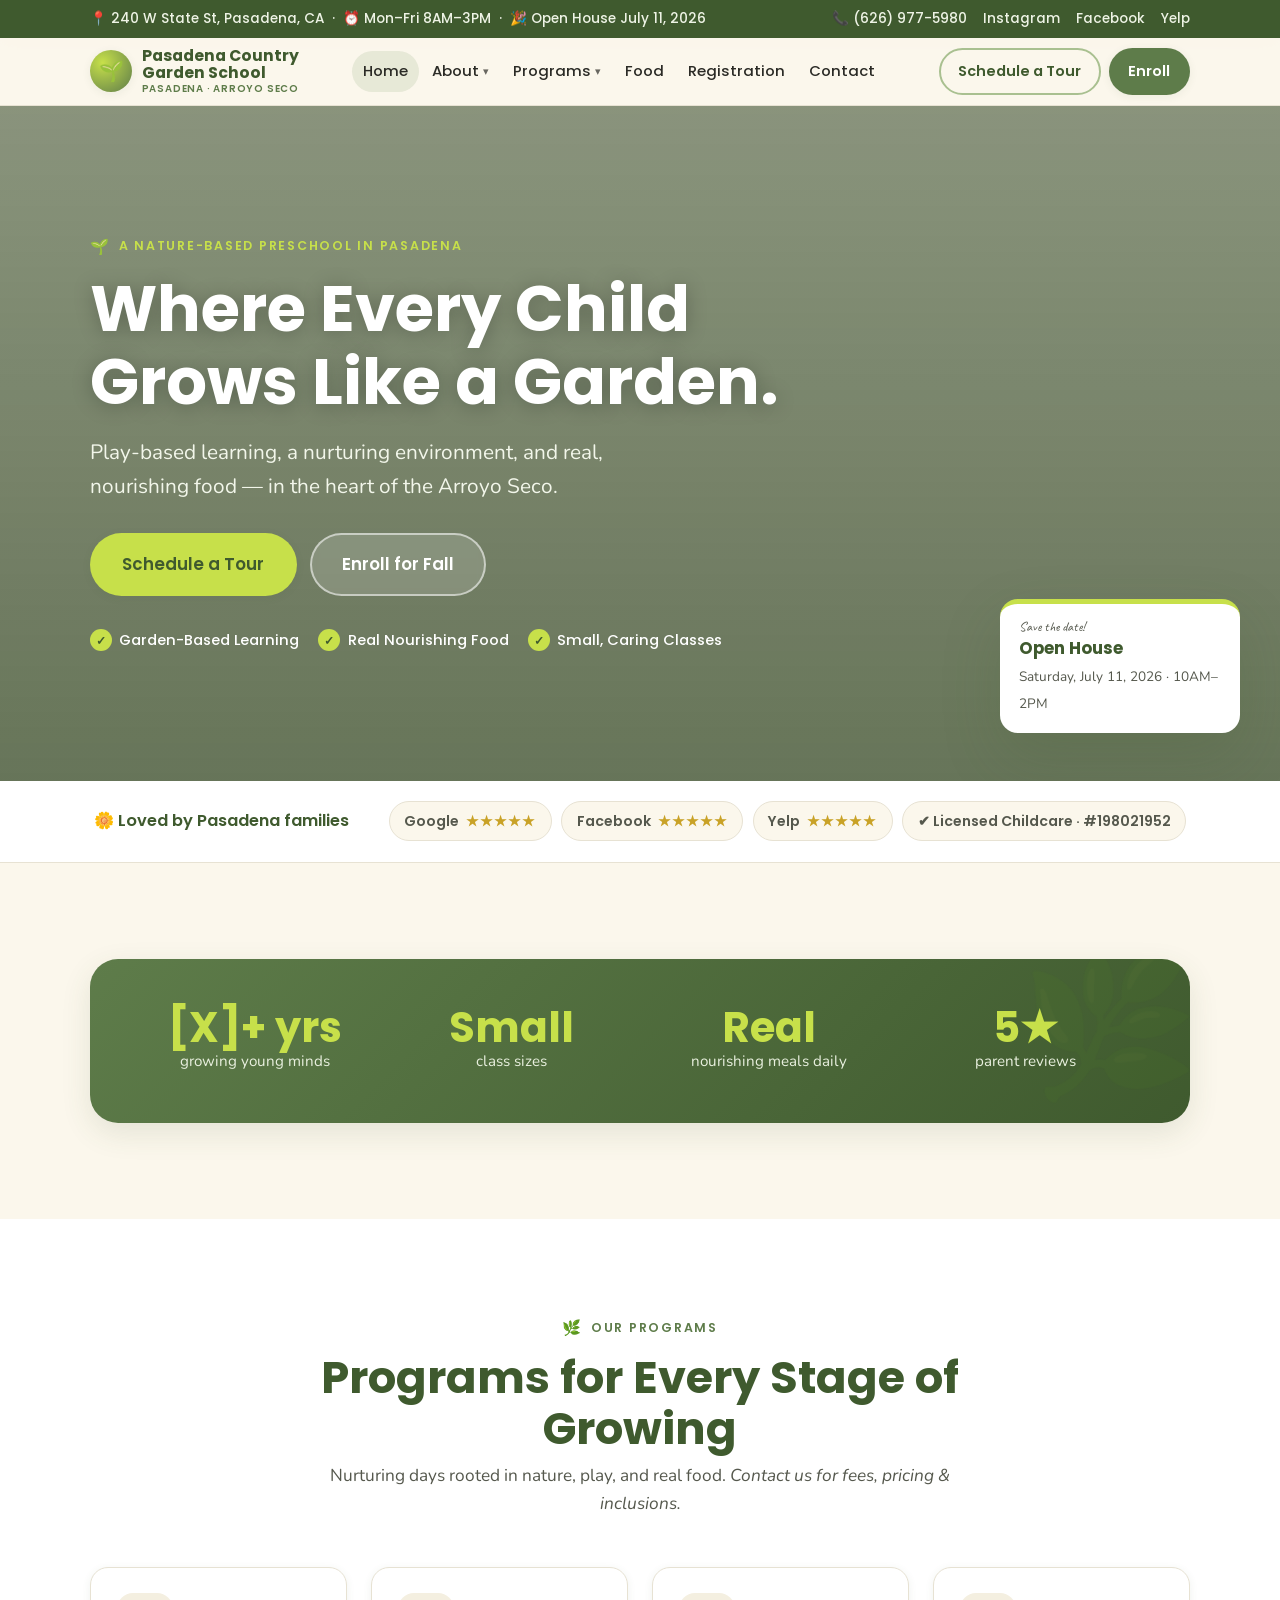
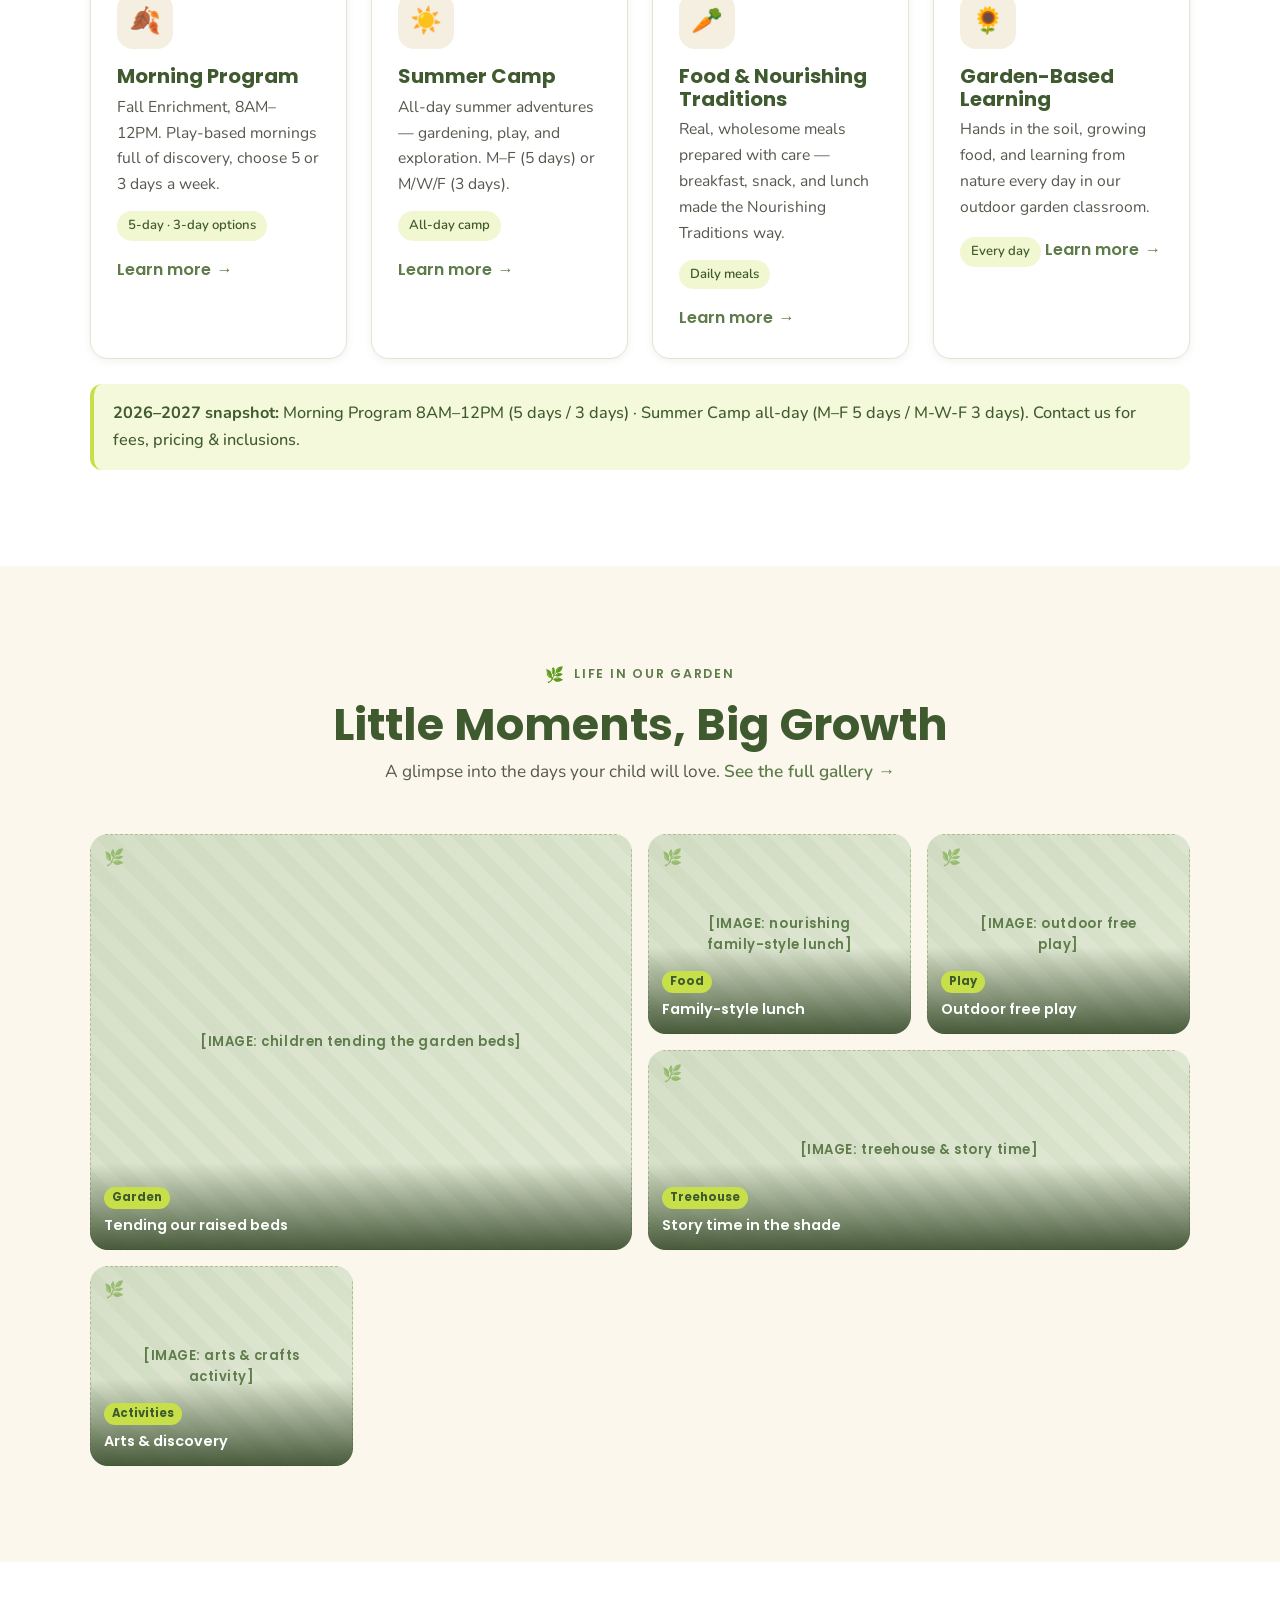
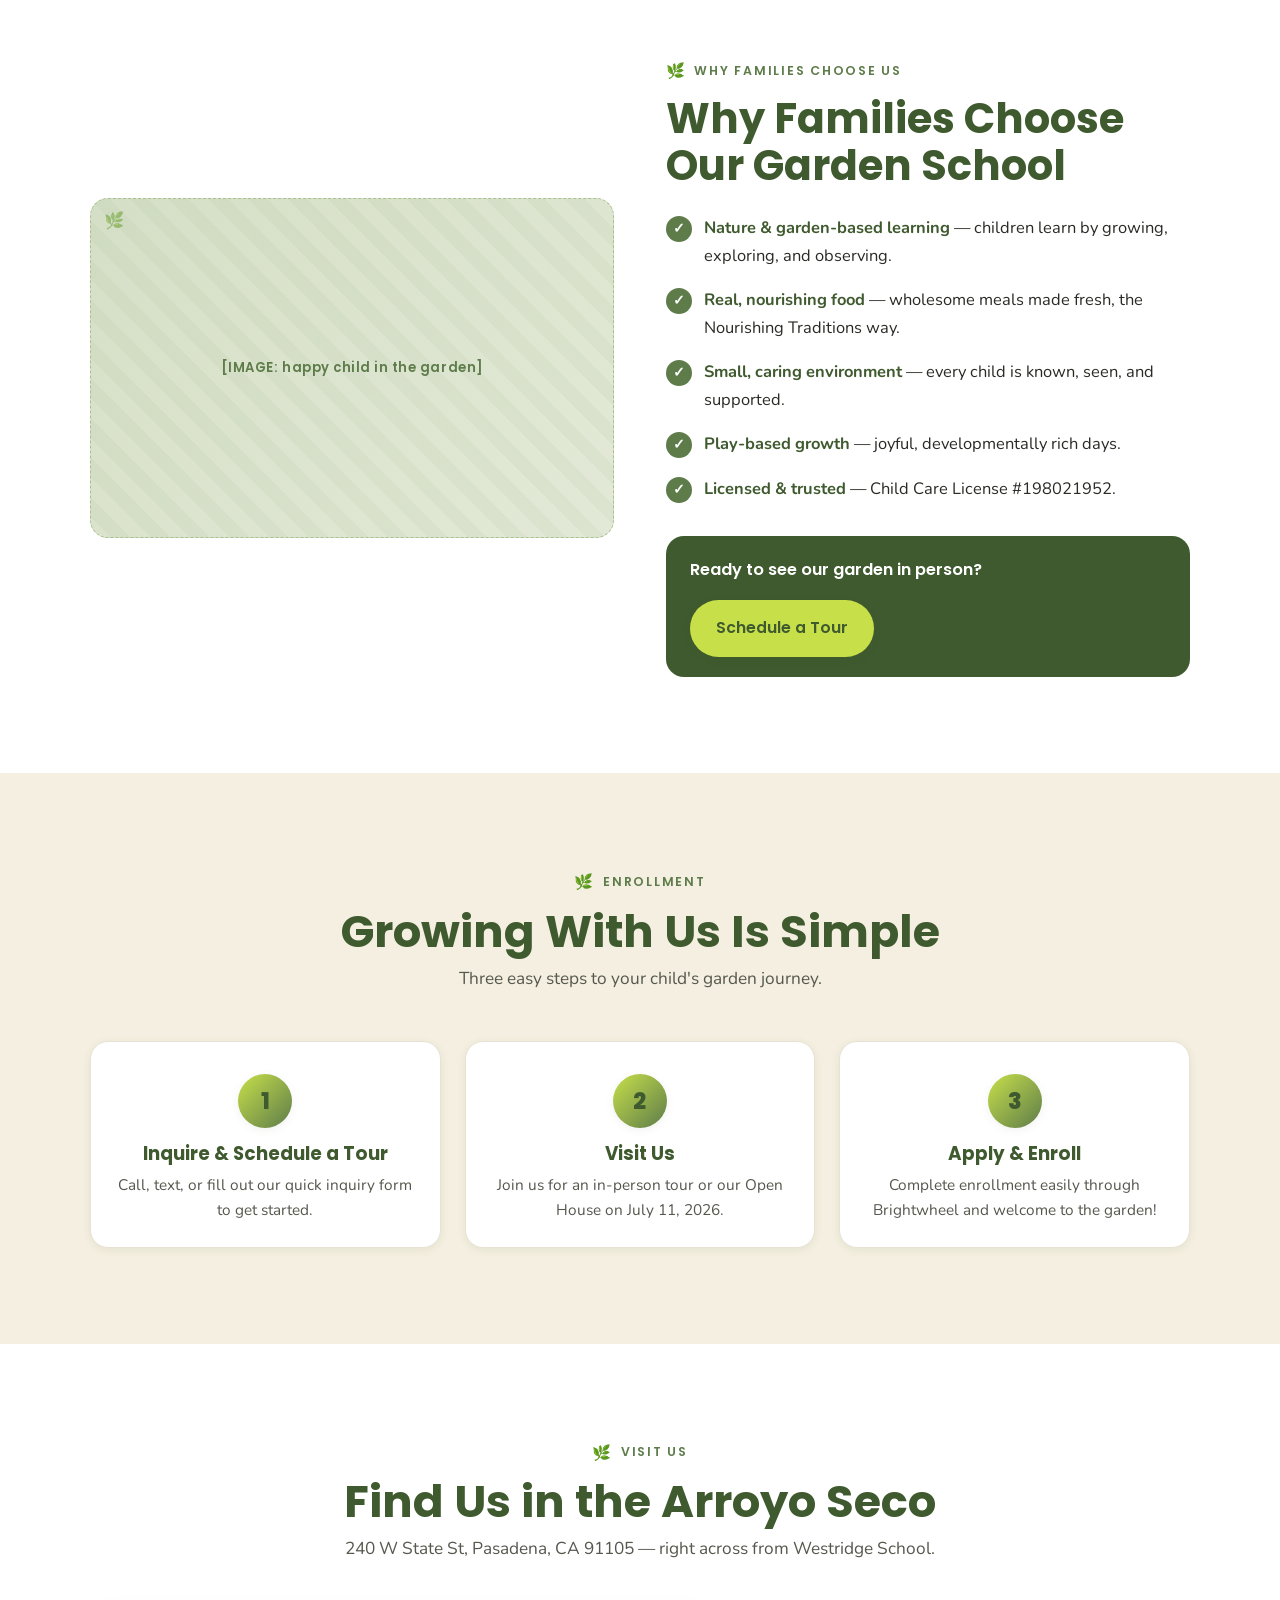
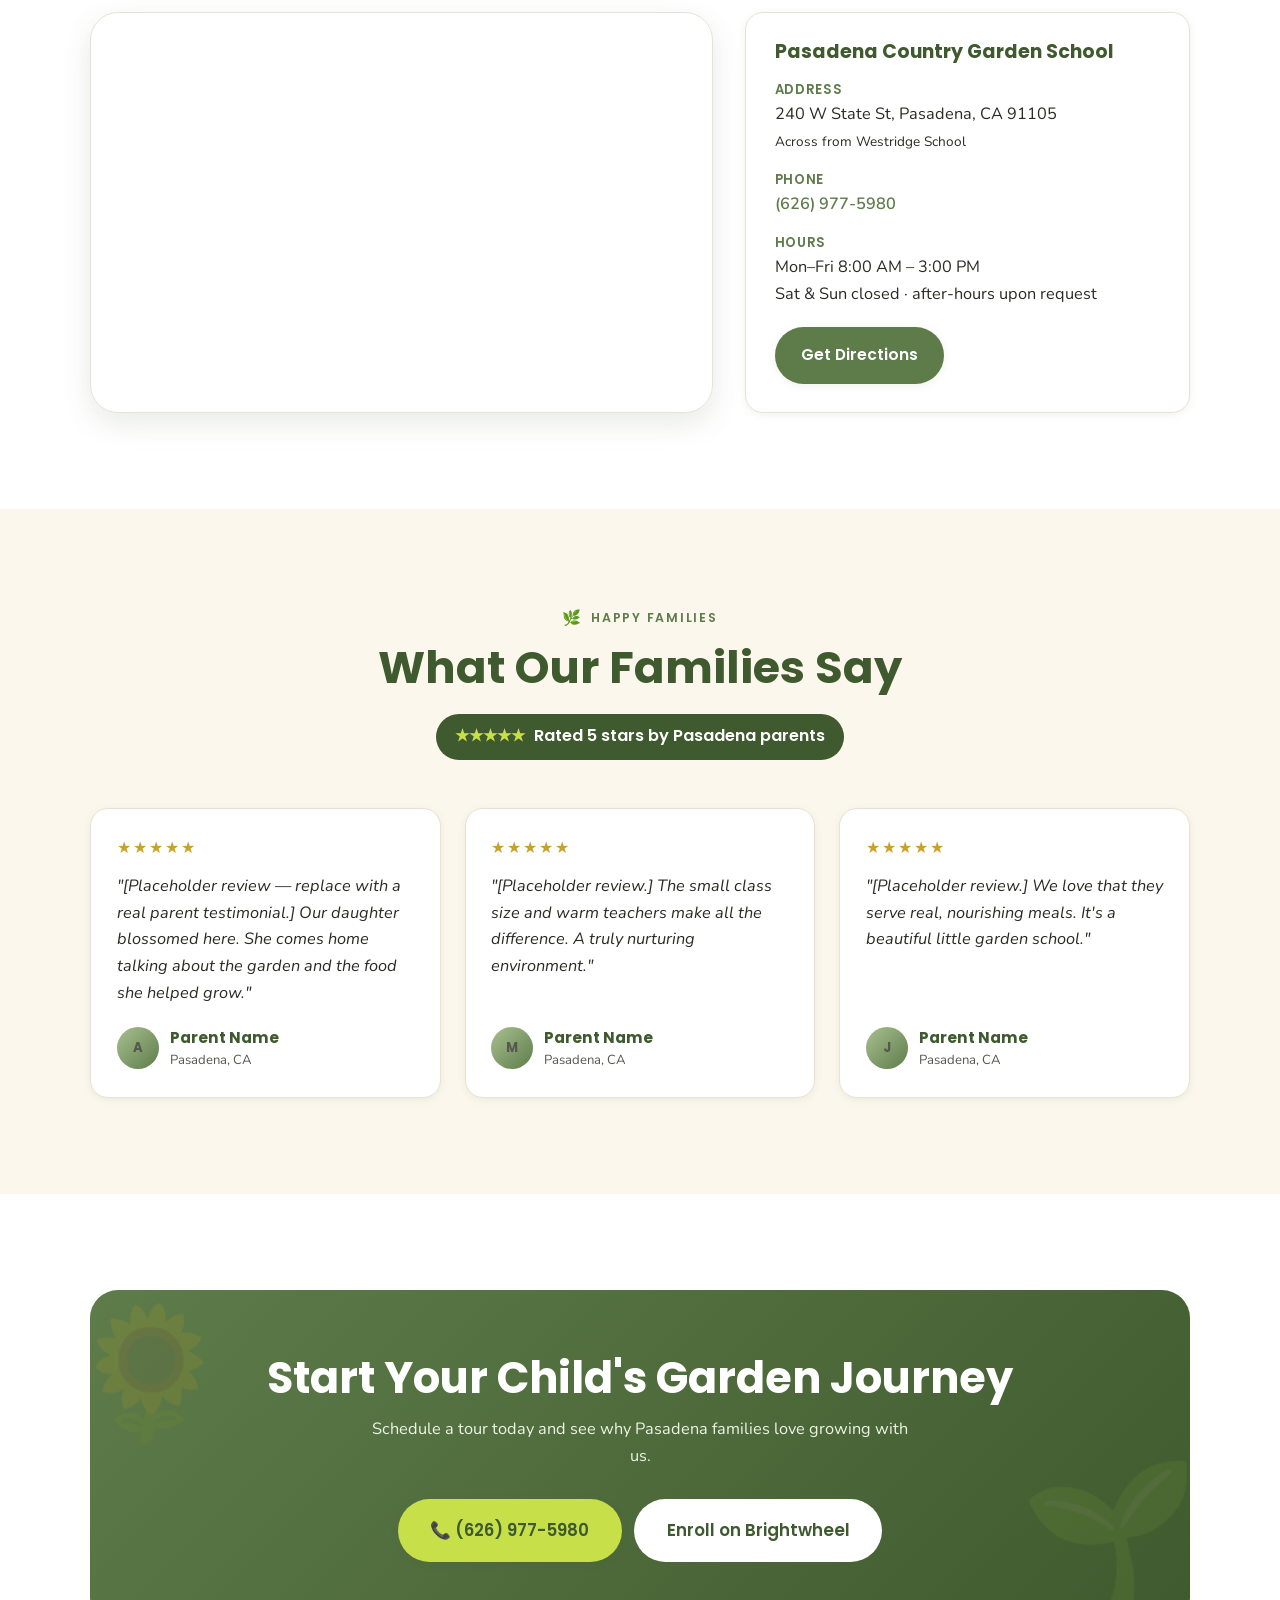
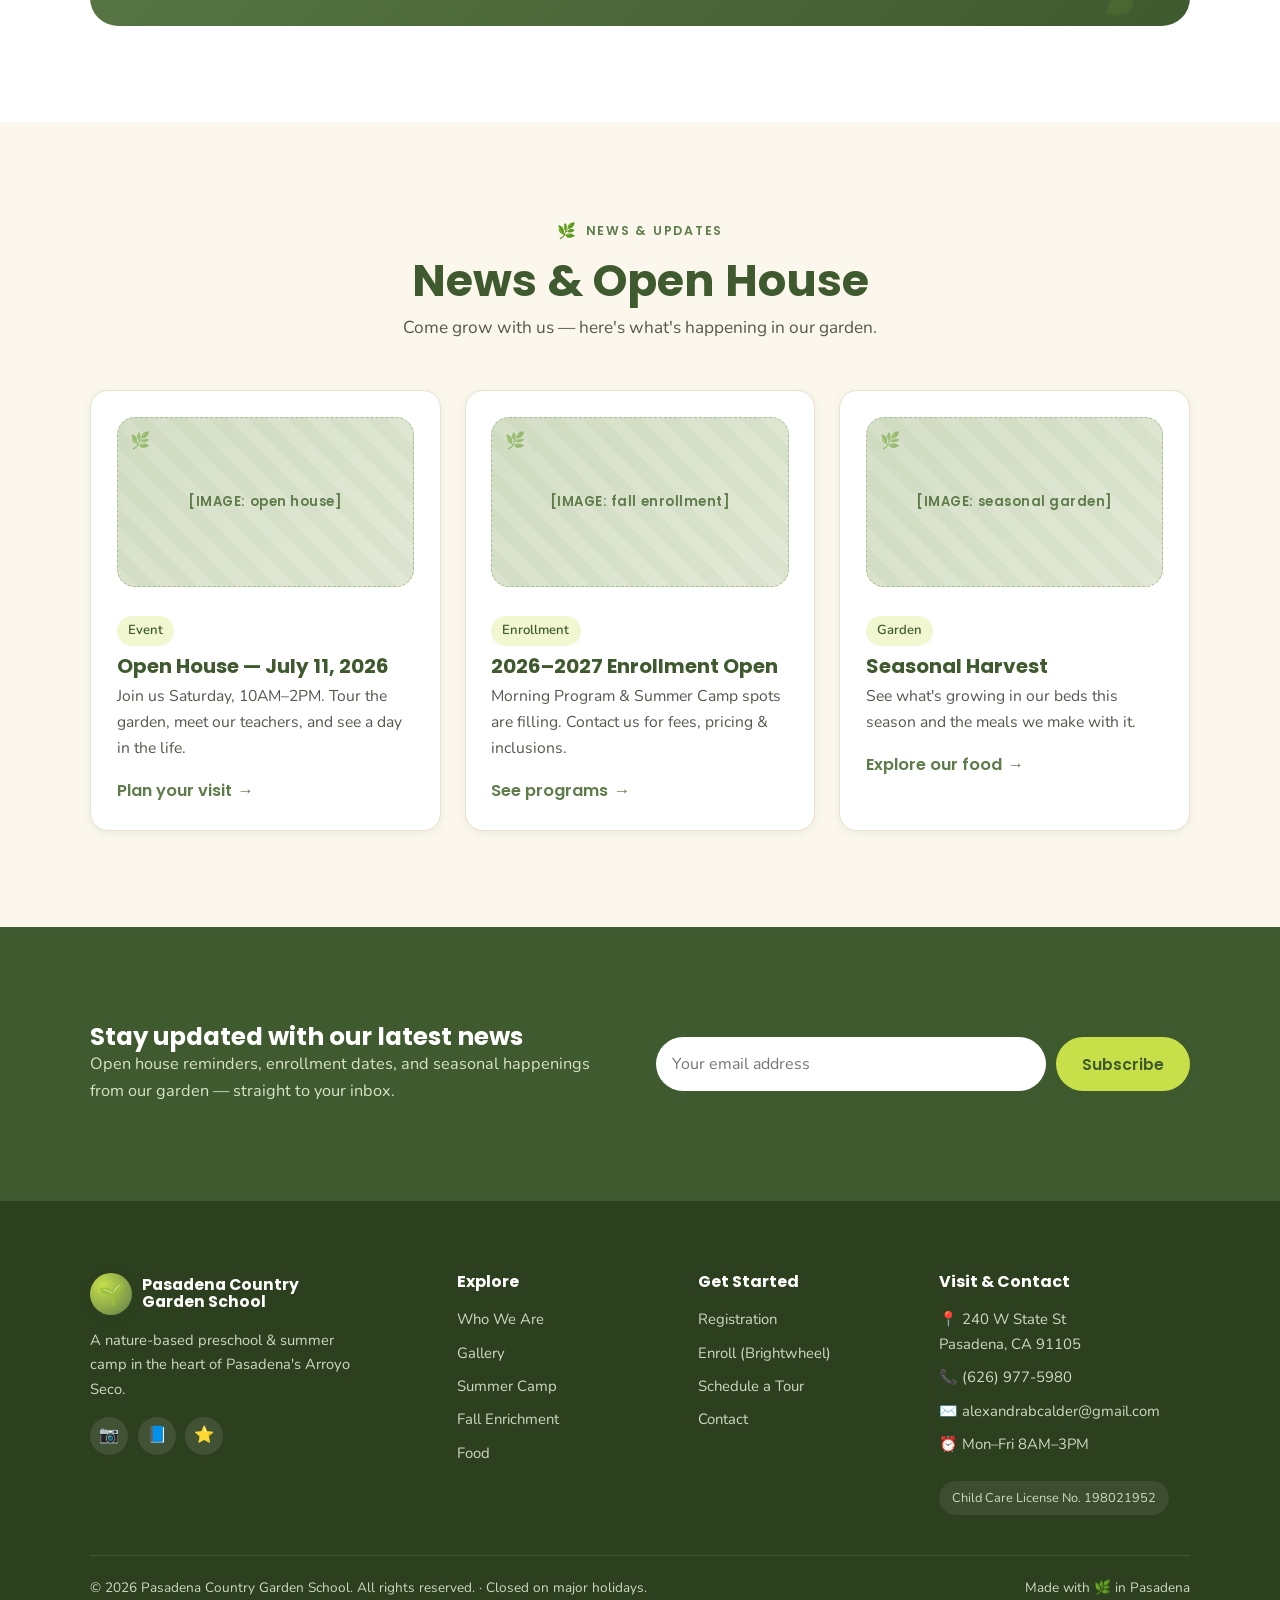
==== index.html @ ec1a4084 "Initial commit: Pasadena Country Garden School website (v2) Multi-page garden-themed static site — H" ====
<!DOCTYPE html>
<html lang="en">
<head>
  <meta charset="UTF-8" />
  <meta name="viewport" content="width=device-width, initial-scale=1.0" />
  <title>Pasadena Country Garden School | Nature-Based Preschool &amp; Summer Camp in Pasadena, CA</title>
  <meta name="description" content="A garden-based preschool &amp; summer camp in Pasadena (Arroyo Seco) — play-based learning, nourishing food, small caring environment. Schedule a tour." />
  <meta name="theme-color" content="#3f5a2e" />
  <link rel="icon" href="data:image/svg+xml,%3Csvg xmlns='http://www.w3.org/2000/svg' viewBox='0 0 100 100'%3E%3Ctext y='.9em' font-size='90'%3E%F0%9F%8C%B1%3C/text%3E%3C/svg%3E" />

  <!-- Open Graph -->
  <meta property="og:title" content="Pasadena Country Garden School — Nature-Based Preschool &amp; Summer Camp" />
  <meta property="og:description" content="Play-based learning, nourishing food, and a small caring environment in the heart of the Arroyo Seco." />
  <meta property="og:type" content="website" />

  <link rel="preconnect" href="https://fonts.googleapis.com" />
  <link rel="preconnect" href="https://fonts.gstatic.com" crossorigin />
  <link href="https://fonts.googleapis.com/css2?family=Poppins:wght@500;600;700;800&family=Nunito:wght@400;500;600;700&family=Caveat:wght@600&display=swap" rel="stylesheet" />
  <link rel="stylesheet" href="assets/css/styles.css" />

  <!-- LocalBusiness / Preschool JSON-LD -->
  <script type="application/ld+json">
  {
    "@context": "https://schema.org",
    "@type": ["Preschool", "ChildCare", "LocalBusiness"],
    "name": "Pasadena Country Garden School",
    "description": "A nature-based, play-based preschool and summer camp in Pasadena, CA, offering garden-based learning and nourishing meals.",
    "telephone": "+1-626-977-5980",
    "email": "alexandrabcalder@gmail.com",
    "url": "https://www.pasadenacountrygardenschool.com/",
    "priceRange": "$$",
    "address": {
      "@type": "PostalAddress",
      "streetAddress": "240 W State St",
      "addressLocality": "Pasadena",
      "addressRegion": "CA",
      "postalCode": "91105",
      "addressCountry": "US"
    },
    "geo": { "@type": "GeoCoordinates", "latitude": 34.1255, "longitude": -118.1555 },
    "areaServed": "Pasadena, CA",
    "openingHoursSpecification": [{
      "@type": "OpeningHoursSpecification",
      "dayOfWeek": ["Monday", "Tuesday", "Wednesday", "Thursday", "Friday"],
      "opens": "08:00", "closes": "15:00"
    }],
    "identifier": { "@type": "PropertyValue", "propertyID": "Child Care License", "value": "198021952" }
  }
  </script>
</head>
<body>

  <!-- ===== Top bar ===== -->
  <div class="topbar">
    <div class="container">
      <div class="topbar__meta">
        <span>📍 240 W State St, Pasadena, CA</span>
        <span> &nbsp;·&nbsp; ⏰ Mon–Fri 8AM–3PM</span>
        <span> &nbsp;·&nbsp; 🎉 Open House July 11, 2026</span>
      </div>
      <div class="topbar__socials">
        <a href="tel:+16269775980">📞 (626) 977-5980</a>
        <a href="https://instagram.com" target="_blank" rel="noopener" aria-label="Instagram">Instagram</a>
        <a href="https://facebook.com" target="_blank" rel="noopener" aria-label="Facebook">Facebook</a>
        <a href="https://yelp.com" target="_blank" rel="noopener" aria-label="Yelp">Yelp</a>
      </div>
    </div>
  </div>

  <!-- ===== Header ===== -->
  <header class="header">
    <div class="container">
      <nav class="nav" aria-label="Primary">
        <a class="brand" href="index.html">
          <span class="brand__mark" aria-hidden="true">🌱</span>
          <span class="brand__name">Pasadena Country<br>Garden School <small>Pasadena · Arroyo Seco</small></span>
        </a>

        <ul class="nav__links" id="nav-links">
          <li><a class="nav__link is-active" href="index.html">Home</a></li>
          <li class="has-dropdown">
            <a class="nav__link" href="about.html">About</a>
            <div class="dropdown">
              <a href="about.html">Who We Are</a>
              <a href="gallery.html">Gallery</a>
            </div>
          </li>
          <li class="has-dropdown">
            <a class="nav__link" href="summer-camp.html">Programs</a>
            <div class="dropdown">
              <a href="summer-camp.html">Summer Camp</a>
              <a href="fall-enrichment.html">Fall Enrichment</a>
            </div>
          </li>
          <li><a class="nav__link" href="food.html">Food</a></li>
          <li><a class="nav__link" href="registration.html">Registration</a></li>
          <li><a class="nav__link" href="contact.html">Contact</a></li>
          <li><a class="btn btn--outline" href="tel:+16269775980">Schedule a Tour</a></li>
          <li><a class="btn btn--primary" href="https://schools.mybrightwheel.com" target="_blank" rel="noopener">Enroll</a></li>
        </ul>

        <div class="nav__cta nav__cta--desktop">
          <a class="btn btn--outline" href="tel:+16269775980">Schedule a Tour</a>
          <a class="btn btn--primary" href="https://schools.mybrightwheel.com" target="_blank" rel="noopener">Enroll</a>
        </div>

        <button class="nav__toggle" aria-label="Menu" aria-controls="nav-links" aria-expanded="false">
          <span></span><span></span><span></span>
        </button>
      </nav>
    </div>
  </header>

  <!-- ===== Hero ===== -->
  <section class="hero">
    <div class="hero__bg" style="--img: url('[IMAGE: hero — children exploring a lush garden]')" role="img" aria-label="Children exploring a lush garden"></div>
    <div class="container">
      <div class="hero__inner">
        <span class="eyebrow">A Nature-Based Preschool in Pasadena</span>
        <h1>Where Every Child Grows Like a Garden.</h1>
        <p class="lead">Play-based learning, a nurturing environment, and real, nourishing food — in the heart of the Arroyo Seco.</p>
        <div class="hero__actions">
          <a class="btn btn--lime btn--lg" href="tel:+16269775980">Schedule a Tour</a>
          <a class="btn btn--ghost-light btn--lg" href="fall-enrichment.html">Enroll for Fall</a>
        </div>
        <ul class="hero__chips">
          <li>Garden-Based Learning</li>
          <li>Real Nourishing Food</li>
          <li>Small, Caring Classes</li>
        </ul>
      </div>
    </div>
    <div class="hero__badge">
      <span class="script">Save the date!</span>
      <strong>Open House</strong>
      <span>Saturday, July 11, 2026 · 10AM–2PM</span>
    </div>
  </section>

  <!-- ===== Trust strip ===== -->
  <section class="trust">
    <div class="container">
      <span class="trust__label">🌼 Loved by Pasadena families</span>
      <div class="trust__badges">
        <span class="badge">Google <span class="stars">★★★★★</span></span>
        <span class="badge">Facebook <span class="stars">★★★★★</span></span>
        <span class="badge">Yelp <span class="stars">★★★★★</span></span>
        <span class="badge">✔ Licensed Childcare · #198021952</span>
      </div>
    </div>
  </section>

  <!-- ===== Stat band ===== -->
  <section class="section section--cream">
    <div class="container">
      <div class="statband reveal">
        <div class="statband__grid">
          <div class="stat"><b>[X]+ yrs</b><span>growing young minds</span></div>
          <div class="stat"><b>Small</b><span>class sizes</span></div>
          <div class="stat"><b>Real</b><span>nourishing meals daily</span></div>
          <div class="stat"><b>5★</b><span>parent reviews</span></div>
        </div>
      </div>
    </div>
  </section>

  <!-- ===== Programs ===== -->
  <section class="section section--white" id="programs">
    <div class="container">
      <div class="section-head section-head--center reveal">
        <span class="eyebrow">Our Programs</span>
        <h2>Programs for Every Stage of Growing</h2>
        <p>Nurturing days rooted in nature, play, and real food. <em>Contact us for fees, pricing &amp; inclusions.</em></p>
      </div>
      <div class="grid grid--4">
        <article class="card reveal" data-delay="0">
          <div class="card__icon">🍂</div>
          <h3>Morning Program</h3>
          <p>Fall Enrichment, 8AM–12PM. Play-based mornings full of discovery, choose 5 or 3 days a week.</p>
          <span class="card__meta">5-day · 3-day options</span>
          <a class="card__link" href="fall-enrichment.html">Learn more</a>
        </article>
        <article class="card reveal" data-delay="1">
          <div class="card__icon">☀️</div>
          <h3>Summer Camp</h3>
          <p>All-day summer adventures — gardening, play, and exploration. M–F (5 days) or M/W/F (3 days).</p>
          <span class="card__meta">All-day camp</span>
          <a class="card__link" href="summer-camp.html">Learn more</a>
        </article>
        <article class="card reveal" data-delay="2">
          <div class="card__icon">🥕</div>
          <h3>Food &amp; Nourishing Traditions</h3>
          <p>Real, wholesome meals prepared with care — breakfast, snack, and lunch made the Nourishing Traditions way.</p>
          <span class="card__meta">Daily meals</span>
          <a class="card__link" href="food.html">Learn more</a>
        </article>
        <article class="card reveal" data-delay="3">
          <div class="card__icon">🌻</div>
          <h3>Garden-Based Learning</h3>
          <p>Hands in the soil, growing food, and learning from nature every day in our outdoor garden classroom.</p>
          <span class="card__meta">Every day</span>
          <a class="card__link" href="about.html">Learn more</a>
        </article>
      </div>
      <div class="notice reveal" style="margin-top:1.6rem;">
        <strong>2026–2027 snapshot:</strong> Morning Program 8AM–12PM (5 days / 3 days) · Summer Camp all-day (M–F 5 days / M-W-F 3 days). Contact us for fees, pricing &amp; inclusions.
      </div>
    </div>
  </section>

  <!-- ===== Recent moments ===== -->
  <section class="section section--cream">
    <div class="container">
      <div class="section-head section-head--center reveal">
        <span class="eyebrow">Life in Our Garden</span>
        <h2>Little Moments, Big Growth</h2>
        <p>A glimpse into the days your child will love. <a href="gallery.html" style="color:var(--green);font-weight:600;">See the full gallery →</a></p>
      </div>
      <div class="moments reveal">
        <figure class="tile wide tall" data-lightbox data-caption="Garden beds in full bloom">
          <div class="imgph"><span>[IMAGE: children tending the garden beds]</span></div>
          <figcaption><span class="tag">Garden</span><br>Tending our raised beds</figcaption>
        </figure>
        <figure class="tile" data-lightbox data-caption="Nourishing family-style meals">
          <div class="imgph"><span>[IMAGE: nourishing family-style lunch]</span></div>
          <figcaption><span class="tag">Food</span><br>Family-style lunch</figcaption>
        </figure>
        <figure class="tile" data-lightbox data-caption="Outdoor free play">
          <div class="imgph"><span>[IMAGE: outdoor free play]</span></div>
          <figcaption><span class="tag">Play</span><br>Outdoor free play</figcaption>
        </figure>
        <figure class="tile wide" data-lightbox data-caption="Story time under the treehouse">
          <div class="imgph"><span>[IMAGE: treehouse & story time]</span></div>
          <figcaption><span class="tag">Treehouse</span><br>Story time in the shade</figcaption>
        </figure>
        <figure class="tile" data-lightbox data-caption="Arts, crafts & discovery">
          <div class="imgph"><span>[IMAGE: arts & crafts activity]</span></div>
          <figcaption><span class="tag">Activities</span><br>Arts &amp; discovery</figcaption>
        </figure>
      </div>
    </div>
  </section>

  <!-- ===== Benefits ===== -->
  <section class="section section--white">
    <div class="container">
      <div class="split">
        <div class="split__media reveal">
          <div class="imgph imgph--tall"><span>[IMAGE: happy child in the garden]</span></div>
        </div>
        <div class="reveal" data-delay="1">
          <span class="eyebrow">Why Families Choose Us</span>
          <h2 style="font-size:clamp(1.8rem,4vw,2.6rem);margin:.6rem 0 1rem;">Why Families Choose Our Garden School</h2>
          <ul class="checklist">
            <li><span><b>Nature &amp; garden-based learning</b> — children learn by growing, exploring, and observing.</span></li>
            <li><span><b>Real, nourishing food</b> — wholesome meals made fresh, the Nourishing Traditions way.</span></li>
            <li><span><b>Small, caring environment</b> — every child is known, seen, and supported.</span></li>
            <li><span><b>Play-based growth</b> — joyful, developmentally rich days.</span></li>
            <li><span><b>Licensed &amp; trusted</b> — Child Care License #198021952.</span></li>
          </ul>
          <div class="callout">
            <p>Ready to see our garden in person?</p>
            <a class="btn btn--lime" href="tel:+16269775980">Schedule a Tour</a>
          </div>
        </div>
      </div>
    </div>
  </section>

  <!-- ===== How to enroll ===== -->
  <section class="section section--soft">
    <div class="container">
      <div class="section-head section-head--center reveal">
        <span class="eyebrow">Enrollment</span>
        <h2>Growing With Us Is Simple</h2>
        <p>Three easy steps to your child's garden journey.</p>
      </div>
      <div class="steps">
        <div class="step reveal" data-delay="0">
          <div class="step__num"></div>
          <h3>Inquire &amp; Schedule a Tour</h3>
          <p>Call, text, or fill out our quick inquiry form to get started.</p>
        </div>
        <div class="step reveal" data-delay="1">
          <div class="step__num"></div>
          <h3>Visit Us</h3>
          <p>Join us for an in-person tour or our Open House on July 11, 2026.</p>
        </div>
        <div class="step reveal" data-delay="2">
          <div class="step__num"></div>
          <h3>Apply &amp; Enroll</h3>
          <p>Complete enrollment easily through Brightwheel and welcome to the garden!</p>
        </div>
      </div>
    </div>
  </section>

  <!-- ===== Location map ===== -->
  <section class="section section--white">
    <div class="container">
      <div class="section-head section-head--center reveal">
        <span class="eyebrow">Visit Us</span>
        <h2>Find Us in the Arroyo Seco</h2>
        <p>240 W State St, Pasadena, CA 91105 — right across from Westridge School.</p>
      </div>
      <div class="map-split reveal">
        <div class="map-wrap">
          <iframe
            title="Map to Pasadena Country Garden School"
            loading="lazy"
            src="https://www.google.com/maps?q=240+W+State+St,+Pasadena,+CA+91105&output=embed"
            referrerpolicy="no-referrer-when-downgrade"></iframe>
        </div>
        <div class="map-info">
          <h3>Pasadena Country Garden School</h3>
          <dl>
            <div><dt>Address</dt><dd>240 W State St, Pasadena, CA 91105<br><small>Across from Westridge School</small></dd></div>
            <div><dt>Phone</dt><dd><a href="tel:+16269775980" style="color:var(--green);font-weight:600;">(626) 977-5980</a></dd></div>
            <div><dt>Hours</dt><dd>Mon–Fri 8:00 AM – 3:00 PM<br>Sat &amp; Sun closed · after-hours upon request</dd></div>
          </dl>
          <a class="btn btn--primary" style="margin-top:1.2rem;" href="https://www.google.com/maps?q=240+W+State+St,+Pasadena,+CA+91105" target="_blank" rel="noopener">Get Directions</a>
        </div>
      </div>
    </div>
  </section>

  <!-- ===== Reviews ===== -->
  <section class="section section--cream">
    <div class="container">
      <div class="section-head section-head--center reveal">
        <span class="eyebrow">Happy Families</span>
        <h2>What Our Families Say</h2>
        <div class="rating-pill" style="margin-top:.8rem;"><span class="stars">★★★★★</span> Rated 5 stars by Pasadena parents</div>
      </div>
      <div class="grid grid--3">
        <div class="review reveal" data-delay="0">
          <div class="stars">★★★★★</div>
          <p>"[Placeholder review — replace with a real parent testimonial.] Our daughter blossomed here. She comes home talking about the garden and the food she helped grow."</p>
          <div class="review__author"><span class="review__avatar">A</span><span><b>Parent Name</b><span>Pasadena, CA</span></span></div>
        </div>
        <div class="review reveal" data-delay="1">
          <div class="stars">★★★★★</div>
          <p>"[Placeholder review.] The small class size and warm teachers make all the difference. A truly nurturing environment."</p>
          <div class="review__author"><span class="review__avatar">M</span><span><b>Parent Name</b><span>Pasadena, CA</span></span></div>
        </div>
        <div class="review reveal" data-delay="2">
          <div class="stars">★★★★★</div>
          <p>"[Placeholder review.] We love that they serve real, nourishing meals. It's a beautiful little garden school."</p>
          <div class="review__author"><span class="review__avatar">J</span><span><b>Parent Name</b><span>Pasadena, CA</span></span></div>
        </div>
      </div>
    </div>
  </section>

  <!-- ===== Big CTA band ===== -->
  <section class="section section--white">
    <div class="container">
      <div class="cta-band reveal">
        <h2>Start Your Child's Garden Journey</h2>
        <p>Schedule a tour today and see why Pasadena families love growing with us.</p>
        <div class="hero__actions">
          <a class="btn btn--lime btn--lg" href="tel:+16269775980">📞 (626) 977-5980</a>
          <a class="btn btn--white btn--lg" href="https://schools.mybrightwheel.com" target="_blank" rel="noopener">Enroll on Brightwheel</a>
        </div>
      </div>
    </div>
  </section>

  <!-- ===== News & Open House ===== -->
  <section class="section section--cream">
    <div class="container">
      <div class="section-head section-head--center reveal">
        <span class="eyebrow">News &amp; Updates</span>
        <h2>News &amp; Open House</h2>
        <p>Come grow with us — here's what's happening in our garden.</p>
      </div>
      <div class="grid grid--3">
        <article class="card reveal" data-delay="0">
          <div class="imgph" style="min-height:170px;margin-bottom:1rem;"><span>[IMAGE: open house]</span></div>
          <span class="card__meta">Event</span>
          <h3 style="margin-top:.6rem;">Open House — July 11, 2026</h3>
          <p>Join us Saturday, 10AM–2PM. Tour the garden, meet our teachers, and see a day in the life.</p>
          <a class="card__link" href="registration.html">Plan your visit</a>
        </article>
        <article class="card reveal" data-delay="1">
          <div class="imgph" style="min-height:170px;margin-bottom:1rem;"><span>[IMAGE: fall enrollment]</span></div>
          <span class="card__meta">Enrollment</span>
          <h3 style="margin-top:.6rem;">2026–2027 Enrollment Open</h3>
          <p>Morning Program &amp; Summer Camp spots are filling. Contact us for fees, pricing &amp; inclusions.</p>
          <a class="card__link" href="fall-enrichment.html">See programs</a>
        </article>
        <article class="card reveal" data-delay="2">
          <div class="imgph" style="min-height:170px;margin-bottom:1rem;"><span>[IMAGE: seasonal garden]</span></div>
          <span class="card__meta">Garden</span>
          <h3 style="margin-top:.6rem;">Seasonal Harvest</h3>
          <p>See what's growing in our beds this season and the meals we make with it.</p>
          <a class="card__link" href="food.html">Explore our food</a>
        </article>
      </div>
    </div>
  </section>

  <!-- ===== Newsletter ===== -->
  <section class="section newsletter">
    <div class="container">
      <div class="newsletter__inner reveal">
        <div>
          <h2>Stay updated with our latest news</h2>
          <p>Open house reminders, enrollment dates, and seasonal happenings from our garden — straight to your inbox.</p>
        </div>
        <form class="newsletter__form" data-stub>
          <input type="email" placeholder="Your email address" aria-label="Email address" required />
          <button class="btn btn--lime" type="submit">Subscribe</button>
          <p class="form-note" style="display:none;flex-basis:100%;color:#eaf2dd;margin-top:.5rem;"></p>
        </form>
      </div>
    </div>
  </section>

  <!-- ===== Footer ===== -->
  <footer class="footer">
    <div class="container">
      <div class="footer__grid">
        <div class="footer__brand">
          <a class="brand" href="index.html">
            <span class="brand__mark" aria-hidden="true">🌱</span>
            <span class="brand__name">Pasadena Country<br>Garden School</span>
          </a>
          <p>A nature-based preschool &amp; summer camp in the heart of Pasadena's Arroyo Seco.</p>
          <div class="footer__socials">
            <a href="https://instagram.com" target="_blank" rel="noopener" aria-label="Instagram">📷</a>
            <a href="https://facebook.com" target="_blank" rel="noopener" aria-label="Facebook">📘</a>
            <a href="https://yelp.com" target="_blank" rel="noopener" aria-label="Yelp">⭐</a>
          </div>
        </div>
        <div>
          <h4>Explore</h4>
          <ul>
            <li><a href="about.html">Who We Are</a></li>
            <li><a href="gallery.html">Gallery</a></li>
            <li><a href="summer-camp.html">Summer Camp</a></li>
            <li><a href="fall-enrichment.html">Fall Enrichment</a></li>
            <li><a href="food.html">Food</a></li>
          </ul>
        </div>
        <div>
          <h4>Get Started</h4>
          <ul>
            <li><a href="registration.html">Registration</a></li>
            <li><a href="https://schools.mybrightwheel.com" target="_blank" rel="noopener">Enroll (Brightwheel)</a></li>
            <li><a href="tel:+16269775980">Schedule a Tour</a></li>
            <li><a href="contact.html">Contact</a></li>
          </ul>
        </div>
        <div>
          <h4>Visit &amp; Contact</h4>
          <ul>
            <li>📍 240 W State St<br>Pasadena, CA 91105</li>
            <li>📞 <a href="tel:+16269775980">(626) 977-5980</a></li>
            <li>✉️ <a href="mailto:alexandrabcalder@gmail.com">alexandrabcalder@gmail.com</a></li>
            <li>⏰ Mon–Fri 8AM–3PM</li>
          </ul>
          <span class="footer__license">Child Care License No. 198021952</span>
        </div>
      </div>
      <div class="footer__bottom">
        <span>© <span data-year>2026</span> Pasadena Country Garden School. All rights reserved. · Closed on major holidays.</span>
        <span>Made with 🌿 in Pasadena</span>
      </div>
    </div>
  </footer>

  <!-- ===== Sticky mobile bar ===== -->
  <div class="mobilebar">
    <a class="btn btn--outline" href="tel:+16269775980">📞 Call</a>
    <a class="btn btn--primary" href="https://schools.mybrightwheel.com" target="_blank" rel="noopener">Enroll</a>
  </div>

  <!-- ===== Lightbox ===== -->
  <div class="lightbox" aria-hidden="true">
    <button class="lightbox__close" aria-label="Close">×</button>
    <div class="lightbox__inner">
      <div class="imgph"><span>Photo</span></div>
      <p class="lightbox__caption"></p>
    </div>
  </div>

  <script src="assets/js/main.js"></script>
</body>
</html>
---- assets/css/styles.css ----
/* ==========================================================================
   Pasadena Country Garden School — Garden-forward design system
   ========================================================================== */

/* --- Design tokens ------------------------------------------------------- */
:root {
  /* Brand */
  --green-deep: #3f5a2e;
  --green: #5e7c4a;
  --green-sage: #7e9a6a;
  --green-soft: #a9c090;
  --lime: #c7e04a;
  --lime-deep: #a8d14a;
  --gold: #c9a227;

  /* Neutrals */
  --cream: #fbf7ec;
  --cream-2: #f4efe0;
  --white: #ffffff;
  --ink: #2b2b26;
  --ink-soft: #55584d;
  --line: #e7e2d3;

  /* Effects */
  --shadow-sm: 0 2px 8px rgba(63, 90, 46, 0.08);
  --shadow: 0 10px 30px rgba(63, 90, 46, 0.12);
  --shadow-lg: 0 24px 60px rgba(63, 90, 46, 0.18);
  --radius: 18px;
  --radius-lg: 28px;
  --radius-pill: 999px;

  /* Type */
  --font-head: "Poppins", "Segoe UI", sans-serif;
  --font-body: "Nunito", "Segoe UI", sans-serif;
  --font-script: "Caveat", cursive;

  --maxw: 1180px;
  --gutter: clamp(1.1rem, 4vw, 2.5rem);
}

/* --- Reset --------------------------------------------------------------- */
*, *::before, *::after { box-sizing: border-box; }
* { margin: 0; }
html { scroll-behavior: smooth; -webkit-text-size-adjust: 100%; }
body {
  font-family: var(--font-body);
  color: var(--ink);
  background: var(--cream);
  line-height: 1.65;
  font-size: 1.02rem;
  -webkit-font-smoothing: antialiased;
  overflow-x: hidden;
}
img { max-width: 100%; display: block; }
a { color: inherit; text-decoration: none; }
ul { list-style: none; padding: 0; }
h1, h2, h3, h4 { font-family: var(--font-head); line-height: 1.14; font-weight: 700; color: var(--green-deep); }

/* --- Layout helpers ------------------------------------------------------ */
.container { width: 100%; max-width: var(--maxw); margin-inline: auto; padding-inline: var(--gutter); }
.section { padding: clamp(3.5rem, 8vw, 6rem) 0; }
.section--tight { padding: clamp(2.5rem, 5vw, 3.5rem) 0; }
.section--cream { background: var(--cream); }
.section--white { background: var(--white); }
.section--soft { background: var(--cream-2); }

.eyebrow {
  font-family: var(--font-head);
  font-weight: 600;
  letter-spacing: .14em;
  text-transform: uppercase;
  font-size: .78rem;
  color: var(--green);
  display: inline-flex;
  align-items: center;
  gap: .5rem;
}
.eyebrow::before { content: "🌿"; font-size: .95rem; }

.section-head { max-width: 640px; margin-bottom: clamp(2rem, 4vw, 3rem); }
.section-head--center { margin-inline: auto; text-align: center; }
.section-head h2 { font-size: clamp(1.9rem, 4.2vw, 2.8rem); margin: .6rem 0 .5rem; }
.section-head p { color: var(--ink-soft); font-size: 1.08rem; }

.script { font-family: var(--font-script); color: var(--green); font-size: 1.6rem; line-height: 1; }

/* --- Buttons ------------------------------------------------------------- */
.btn {
  display: inline-flex; align-items: center; justify-content: center; gap: .5rem;
  font-family: var(--font-head); font-weight: 600; font-size: .98rem;
  padding: .85rem 1.5rem; border-radius: var(--radius-pill);
  border: 2px solid transparent; cursor: pointer; transition: transform .18s ease, box-shadow .18s ease, background .18s ease, color .18s ease;
  white-space: nowrap;
}
.btn:hover { transform: translateY(-2px); }
.btn--primary { background: var(--green); color: var(--white); box-shadow: var(--shadow-sm); }
.btn--primary:hover { background: var(--green-deep); box-shadow: var(--shadow); }
.btn--lime { background: var(--lime); color: var(--green-deep); box-shadow: var(--shadow-sm); }
.btn--lime:hover { background: var(--lime-deep); }
.btn--outline { background: transparent; color: var(--green-deep); border-color: var(--green-soft); }
.btn--outline:hover { background: var(--white); border-color: var(--green); }
.btn--ghost-light { background: rgba(255,255,255,.15); color: #fff; border-color: rgba(255,255,255,.55); backdrop-filter: blur(4px); }
.btn--ghost-light:hover { background: rgba(255,255,255,.28); }
.btn--white { background: #fff; color: var(--green-deep); }
.btn--lg { padding: 1rem 1.9rem; font-size: 1.05rem; }

/* --- Header -------------------------------------------------------------- */
.topbar {
  background: var(--green-deep); color: #eef3e5;
  font-size: .85rem; font-family: var(--font-head); font-weight: 500;
}
.topbar .container { display: flex; align-items: center; justify-content: space-between; padding-block: .5rem; gap: 1rem; }
.topbar a { display: inline-flex; align-items: center; gap: .4rem; }
.topbar a:hover { color: var(--lime); }
.topbar .topbar__socials { display: flex; gap: 1rem; }
@media (max-width: 720px) { .topbar__meta span:not(:first-child) { display: none; } }

.header {
  position: sticky; top: 0; z-index: 50;
  background: rgba(251, 247, 236, .92);
  backdrop-filter: blur(10px);
  border-bottom: 1px solid var(--line);
  transition: box-shadow .25s ease, background .25s ease;
}
.header.is-scrolled { box-shadow: var(--shadow-sm); background: rgba(251,247,236,.98); }
.nav { display: flex; align-items: center; justify-content: space-between; gap: 1rem; padding-block: .6rem; }
.nav__cta--desktop .btn { padding: .6rem 1.1rem; font-size: .9rem; }

.brand { display: flex; align-items: center; gap: .6rem; }
.brand__mark {
  width: 42px; height: 42px; border-radius: 50%;
  background: radial-gradient(circle at 30% 30%, var(--lime), var(--green));
  display: grid; place-items: center; font-size: 1.25rem; box-shadow: var(--shadow-sm); flex-shrink: 0;
}
.brand__name { font-family: var(--font-head); font-weight: 700; color: var(--green-deep); line-height: 1.08; font-size: .98rem; }
.brand__name small { display: block; font-weight: 600; font-size: .62rem; letter-spacing: .08em; color: var(--green); text-transform: uppercase; margin-top: .1rem; }

.nav__links { display: flex; align-items: center; gap: .1rem; }
.nav__links > li { position: relative; }
.nav__links a.nav__link {
  display: inline-flex; align-items: center; gap: .25rem;
  font-family: var(--font-head); font-weight: 500; font-size: .93rem;
  padding: .5rem .7rem; border-radius: var(--radius-pill); color: var(--ink);
  transition: background .15s ease, color .15s ease;
}
.nav__links a.nav__link:hover, .nav__link.is-active { background: rgba(126,154,106,.16); color: var(--green-deep); }

.has-dropdown > .nav__link::after { content: "▾"; font-size: .7rem; opacity: .7; }
.dropdown {
  position: absolute; top: calc(100% + .4rem); left: 0; min-width: 210px;
  background: #fff; border: 1px solid var(--line); border-radius: var(--radius);
  box-shadow: var(--shadow); padding: .5rem; opacity: 0; visibility: hidden;
  transform: translateY(6px); transition: all .18s ease; z-index: 60;
}
.has-dropdown:hover .dropdown, .has-dropdown:focus-within .dropdown { opacity: 1; visibility: visible; transform: translateY(0); }
.dropdown a { display: block; padding: .6rem .8rem; border-radius: 12px; font-size: .93rem; font-family: var(--font-head); font-weight: 500; }
.dropdown a:hover { background: var(--cream); color: var(--green-deep); }

.nav__cta { display: flex; align-items: center; gap: .5rem; }

/* Desktop: the CTA buttons live in .nav__cta--desktop; hide the duplicate
   copies that are kept inside the nav list for the mobile menu. */
@media (min-width: 981px) {
  .nav__links > li:has(> .btn) { display: none; }
}

.nav__toggle {
  display: none; background: none; border: 0; cursor: pointer; padding: .4rem;
  flex-direction: column; gap: 5px;
}
.nav__toggle span { width: 26px; height: 3px; background: var(--green-deep); border-radius: 3px; transition: .25s; }
.nav__toggle.is-open span:nth-child(1) { transform: translateY(8px) rotate(45deg); }
.nav__toggle.is-open span:nth-child(2) { opacity: 0; }
.nav__toggle.is-open span:nth-child(3) { transform: translateY(-8px) rotate(-45deg); }

@media (max-width: 980px) {
  .nav__toggle { display: flex; }
  .nav__links, .nav__cta.nav__cta--desktop { display: none; }
  .nav__links.is-open {
    display: flex; flex-direction: column; align-items: stretch; gap: .2rem;
    position: absolute; top: 100%; left: 0; right: 0;
    background: var(--cream); border-bottom: 1px solid var(--line);
    padding: 1rem var(--gutter) 1.5rem; box-shadow: var(--shadow);
  }
  .nav__links.is-open .dropdown {
    position: static; opacity: 1; visibility: visible; transform: none; box-shadow: none;
    border: 0; border-left: 2px solid var(--green-soft); border-radius: 0; margin: .2rem 0 .4rem .8rem; padding: 0 0 0 .6rem;
  }
  .nav__links.is-open .btn { margin-top: .6rem; }
}

/* --- Hero ---------------------------------------------------------------- */
.hero { position: relative; color: #fff; overflow: hidden; }
.hero__bg {
  position: absolute; inset: 0;
  background:
    linear-gradient(180deg, rgba(45,66,32,.55), rgba(45,66,32,.72)),
    var(--img, linear-gradient(135deg, #6f9350, #3f5a2e));
  background-size: cover; background-position: center;
}
.hero__inner { position: relative; z-index: 2; padding: clamp(4rem, 12vw, 8rem) 0 clamp(5rem, 12vw, 8rem); max-width: 720px; }
.hero .eyebrow { color: var(--lime); }
.hero .eyebrow::before { content: "🌱"; }
.hero h1 { color: #fff; font-size: clamp(2.3rem, 6vw, 4rem); margin: .8rem 0 1rem; text-shadow: 0 2px 20px rgba(0,0,0,.25); }
.hero p.lead { font-size: clamp(1.05rem, 2.4vw, 1.3rem); max-width: 560px; color: #f2f6ea; }
.hero__actions { display: flex; flex-wrap: wrap; gap: .8rem; margin-top: 1.8rem; }
.hero__chips { display: flex; flex-wrap: wrap; gap: .6rem 1.2rem; margin-top: 2rem; }
.hero__chips li { display: inline-flex; align-items: center; gap: .45rem; font-family: var(--font-head); font-weight: 500; font-size: .92rem; }
.hero__chips li::before { content: "✓"; display: grid; place-items: center; width: 22px; height: 22px; border-radius: 50%; background: var(--lime); color: var(--green-deep); font-size: .75rem; font-weight: 800; }

.hero__badge {
  position: absolute; right: var(--gutter); bottom: clamp(1.5rem, 5vw, 3rem); z-index: 3;
  background: #fff; color: var(--ink); border-radius: var(--radius);
  box-shadow: var(--shadow-lg); padding: 1rem 1.2rem; max-width: 240px;
  border-top: 5px solid var(--lime);
}
.hero__badge strong { display: block; color: var(--green-deep); font-family: var(--font-head); font-size: 1.05rem; }
.hero__badge span { font-size: .85rem; color: var(--ink-soft); }
.hero__badge .script { display: block; margin-bottom: .1rem; }
@media (max-width: 760px) { .hero__badge { position: static; margin: -3rem var(--gutter) 0; max-width: none; } }

/* --- Trust strip --------------------------------------------------------- */
.trust { background: var(--white); border-bottom: 1px solid var(--line); }
.trust .container { display: flex; align-items: center; justify-content: center; flex-wrap: wrap; gap: 1rem 2.5rem; padding-block: 1.3rem; }
.trust__label { font-family: var(--font-head); font-weight: 600; color: var(--green-deep); }
.trust__badges { display: flex; flex-wrap: wrap; gap: .6rem; }
.badge {
  display: inline-flex; align-items: center; gap: .45rem;
  background: var(--cream); border: 1px solid var(--line); border-radius: var(--radius-pill);
  padding: .45rem .9rem; font-size: .88rem; font-weight: 600; font-family: var(--font-head); color: var(--ink-soft);
}
.badge .stars { color: var(--gold); letter-spacing: 1px; }

/* --- Stat band ----------------------------------------------------------- */
.statband { background: linear-gradient(135deg, var(--green), var(--green-deep)); color: #fff; border-radius: var(--radius-lg); padding: clamp(2rem, 5vw, 3rem); box-shadow: var(--shadow); position: relative; overflow: hidden; }
.statband::after { content: "🌿"; position: absolute; right: -10px; bottom: -20px; font-size: 9rem; opacity: .08; }
.statband__grid { display: grid; grid-template-columns: repeat(4, 1fr); gap: 1.5rem; position: relative; z-index: 1; }
.stat { text-align: center; }
.stat b { display: block; font-family: var(--font-head); font-size: clamp(1.8rem, 4vw, 2.6rem); color: var(--lime); line-height: 1; }
.stat span { font-size: .95rem; color: #e9f0df; }
@media (max-width: 720px) { .statband__grid { grid-template-columns: repeat(2, 1fr); gap: 1.6rem 1rem; } }

/* --- Cards / grids ------------------------------------------------------- */
.grid { display: grid; gap: 1.5rem; }
.grid--2 { grid-template-columns: repeat(2, 1fr); }
.grid--3 { grid-template-columns: repeat(3, 1fr); }
.grid--4 { grid-template-columns: repeat(4, 1fr); }
@media (max-width: 900px) { .grid--3, .grid--4 { grid-template-columns: repeat(2, 1fr); } }
@media (max-width: 620px) { .grid--2, .grid--3, .grid--4 { grid-template-columns: 1fr; } }

.card {
  background: #fff; border: 1px solid var(--line); border-radius: var(--radius);
  padding: 1.6rem; box-shadow: var(--shadow-sm);
  transition: transform .2s ease, box-shadow .2s ease; height: 100%;
}
.card:hover { transform: translateY(-6px); box-shadow: var(--shadow); }
.card__icon {
  width: 56px; height: 56px; border-radius: 16px; display: grid; place-items: center;
  font-size: 1.6rem; background: var(--cream-2); margin-bottom: 1rem;
}
.card h3 { font-size: 1.25rem; margin-bottom: .4rem; }
.card p { color: var(--ink-soft); font-size: .98rem; }
.card__link { display: inline-flex; align-items: center; gap: .35rem; margin-top: 1rem; font-family: var(--font-head); font-weight: 600; color: var(--green); }
.card__link::after { content: "→"; transition: transform .2s ease; }
.card:hover .card__link::after { transform: translateX(4px); }
.card__meta { margin-top: .8rem; font-size: .82rem; font-weight: 600; color: var(--green-deep); background: rgba(199,224,74,.25); display: inline-block; padding: .25rem .7rem; border-radius: var(--radius-pill); }

/* --- Image placeholders -------------------------------------------------- */
.imgph {
  position: relative; border-radius: var(--radius); overflow: hidden;
  background:
    repeating-linear-gradient(45deg, rgba(126,154,106,.10) 0 14px, rgba(126,154,106,.16) 14px 28px),
    linear-gradient(135deg, #dfe7d1, #eef2e3);
  border: 1px dashed var(--green-soft);
  display: grid; place-items: center; text-align: center;
  color: var(--green); min-height: 220px; padding: 1rem;
}
.imgph::before { content: "🌿"; position: absolute; top: .6rem; left: .8rem; opacity: .5; }
.imgph span { font-family: var(--font-head); font-weight: 600; font-size: .82rem; letter-spacing: .04em; max-width: 80%; }
.imgph > img { position: absolute; inset: 0; width: 100%; height: 100%; object-fit: cover; z-index: 2; }
.imgph:has(> img) { border-color: transparent; }
.imgph--tall { min-height: 340px; }
.imgph--wide { min-height: 260px; }
.imgph--full { min-height: 100%; }

/* --- Portfolio / moments ------------------------------------------------- */
.moments { display: grid; grid-template-columns: repeat(4, 1fr); grid-auto-rows: 200px; gap: 1rem; }
.moments .tile { position: relative; border-radius: var(--radius); overflow: hidden; cursor: pointer; }
.moments .tile .imgph { min-height: 100%; height: 100%; border-radius: 0; }
.moments .tile figcaption {
  position: absolute; left: 0; right: 0; bottom: 0; z-index: 2;
  background: linear-gradient(180deg, transparent, rgba(45,66,32,.85));
  color: #fff; padding: 1.4rem .9rem .8rem; font-family: var(--font-head); font-size: .9rem; font-weight: 600;
}
.moments .tile .tag { display: inline-block; font-size: .72rem; background: var(--lime); color: var(--green-deep); padding: .1rem .5rem; border-radius: var(--radius-pill); margin-bottom: .3rem; font-weight: 700; }
.moments .wide { grid-column: span 2; }
.moments .tall { grid-row: span 2; }
@media (max-width: 900px) { .moments { grid-template-columns: repeat(2, 1fr); } .moments .wide { grid-column: span 2; } .moments .tall { grid-row: span 1; } }
@media (max-width: 560px) { .moments { grid-template-columns: 1fr; } .moments .wide { grid-column: span 1; } }

/* --- Split (benefits) ---------------------------------------------------- */
.split { display: grid; grid-template-columns: 1fr 1fr; gap: clamp(1.5rem, 4vw, 3.5rem); align-items: center; }
.split--reverse .split__media { order: 2; }
@media (max-width: 860px) { .split { grid-template-columns: 1fr; } .split--reverse .split__media { order: 0; } }

.checklist li { display: flex; gap: .8rem; align-items: flex-start; padding: .55rem 0; font-size: 1.03rem; }
.checklist li::before { content: "✓"; flex-shrink: 0; width: 26px; height: 26px; border-radius: 50%; background: var(--green); color: #fff; display: grid; place-items: center; font-weight: 800; font-size: .85rem; margin-top: .1rem; }
.checklist li b { color: var(--green-deep); }

.callout {
  margin-top: 1.5rem; background: var(--green-deep); color: #fff; border-radius: var(--radius);
  padding: 1.3rem 1.5rem; display: flex; align-items: center; justify-content: space-between; gap: 1rem; flex-wrap: wrap;
}
.callout p { margin: 0; font-family: var(--font-head); font-weight: 600; }

/* --- Process steps ------------------------------------------------------- */
.steps { display: grid; grid-template-columns: repeat(3, 1fr); gap: 1.5rem; counter-reset: step; }
.step-count { counter-reset: step; }
@media (max-width: 780px) { .steps { grid-template-columns: 1fr; } }
.step { background: #fff; border: 1px solid var(--line); border-radius: var(--radius); padding: 2rem 1.5rem 1.5rem; position: relative; text-align: center; box-shadow: var(--shadow-sm); }
.step__num { counter-increment: step; width: 54px; height: 54px; margin: 0 auto 1rem; border-radius: 50%; background: linear-gradient(135deg, var(--lime), var(--green)); color: var(--green-deep); display: grid; place-items: center; font-family: var(--font-head); font-weight: 800; font-size: 1.4rem; box-shadow: var(--shadow-sm); }
.step__num::before { content: counter(step); }
.step h3 { font-size: 1.15rem; margin-bottom: .4rem; }
.step p { color: var(--ink-soft); font-size: .96rem; }

/* --- Map ----------------------------------------------------------------- */
.map-wrap { border-radius: var(--radius-lg); overflow: hidden; box-shadow: var(--shadow); border: 1px solid var(--line); }
.map-wrap iframe { width: 100%; height: 100%; min-height: 380px; border: 0; display: block; }
.map-split { display: grid; grid-template-columns: 1.4fr 1fr; gap: 2rem; align-items: stretch; }
@media (max-width: 860px) { .map-split { grid-template-columns: 1fr; } }
.map-info { background: #fff; border: 1px solid var(--line); border-radius: var(--radius); padding: 1.8rem; box-shadow: var(--shadow-sm); }
.map-info h3 { margin-bottom: 1rem; }
.map-info dl { display: grid; gap: .9rem; }
.map-info dt { font-family: var(--font-head); font-weight: 600; color: var(--green); font-size: .82rem; text-transform: uppercase; letter-spacing: .05em; }
.map-info dd { margin: 0; color: var(--ink); }

/* --- Reviews ------------------------------------------------------------- */
.review { background: #fff; border: 1px solid var(--line); border-radius: var(--radius); padding: 1.6rem; box-shadow: var(--shadow-sm); height: 100%; display: flex; flex-direction: column; }
.review .stars { color: var(--gold); letter-spacing: 2px; margin-bottom: .7rem; }
.review p { color: var(--ink); font-style: italic; flex-grow: 1; }
.review__author { display: flex; align-items: center; gap: .7rem; margin-top: 1.1rem; }
.review__avatar { width: 42px; height: 42px; border-radius: 50%; background: linear-gradient(135deg, var(--green-soft), var(--green)); display: grid; place-items: center; color: #fff; font-family: var(--font-head); font-weight: 700; }
.review__author b { display: block; font-family: var(--font-head); color: var(--green-deep); font-size: .95rem; }
.review__author span { font-size: .82rem; color: var(--ink-soft); }
.rating-pill { display: inline-flex; align-items: center; gap: .6rem; background: var(--green-deep); color: #fff; padding: .6rem 1.2rem; border-radius: var(--radius-pill); font-family: var(--font-head); font-weight: 600; }
.rating-pill .stars { color: var(--lime); }

/* --- CTA band ------------------------------------------------------------ */
.cta-band { background: linear-gradient(135deg, var(--green), var(--green-deep)); color: #fff; border-radius: var(--radius-lg); padding: clamp(2.5rem, 6vw, 4rem); text-align: center; position: relative; overflow: hidden; }
.cta-band::before { content: "🌻"; position: absolute; left: -20px; top: -20px; font-size: 8rem; opacity: .1; }
.cta-band::after { content: "🌱"; position: absolute; right: -10px; bottom: -30px; font-size: 9rem; opacity: .1; }
.cta-band h2 { color: #fff; font-size: clamp(1.8rem, 4.5vw, 2.7rem); position: relative; z-index: 1; }
.cta-band p { color: #eef3e6; max-width: 560px; margin: .8rem auto 1.6rem; position: relative; z-index: 1; }
.cta-band .hero__actions { justify-content: center; position: relative; z-index: 1; }

/* --- Quote form ---------------------------------------------------------- */
.form-card { background: #fff; border-radius: var(--radius-lg); padding: clamp(1.6rem, 4vw, 2.4rem); box-shadow: var(--shadow); border: 1px solid var(--line); }
.form-grid { display: grid; grid-template-columns: 1fr 1fr; gap: 1rem; }
@media (max-width: 620px) { .form-grid { grid-template-columns: 1fr; } }
.field { display: flex; flex-direction: column; gap: .35rem; }
.field.full { grid-column: 1 / -1; }
.field label { font-family: var(--font-head); font-weight: 600; font-size: .85rem; color: var(--green-deep); }
.field input, .field select, .field textarea {
  font-family: var(--font-body); font-size: 1rem; padding: .75rem .9rem;
  border: 1.5px solid var(--line); border-radius: 12px; background: var(--cream); color: var(--ink); transition: border .15s ease;
}
.field input:focus, .field select:focus, .field textarea:focus { outline: none; border-color: var(--green); background: #fff; }
.field textarea { resize: vertical; min-height: 110px; }

/* --- Page hero (interior) ------------------------------------------------ */
.pagehero { position: relative; color: #fff; text-align: center; overflow: hidden; }
.pagehero__bg { position: absolute; inset: 0; background: linear-gradient(180deg, rgba(45,66,32,.6), rgba(45,66,32,.78)), var(--img, linear-gradient(135deg, #6f9350, #3f5a2e)); background-size: cover; background-position: center; }
.pagehero__inner { position: relative; z-index: 2; padding: clamp(3rem, 9vw, 6rem) 0; }
.pagehero h1 { color: #fff; font-size: clamp(2rem, 5vw, 3.2rem); margin: .6rem 0 .6rem; }
.pagehero p { color: #eef3e6; max-width: 620px; margin-inline: auto; font-size: 1.1rem; }
.pagehero .eyebrow { color: var(--lime); }
.breadcrumb { font-size: .85rem; color: #dbe6cc; margin-top: 1rem; font-family: var(--font-head); }
.breadcrumb a:hover { color: var(--lime); }

/* --- Prose --------------------------------------------------------------- */
.prose p { margin-bottom: 1rem; color: var(--ink-soft); }
.prose h3 { margin: 1.6rem 0 .6rem; color: var(--green-deep); }
.prose ul.dot { margin: 0 0 1rem; }
.prose ul.dot li { position: relative; padding-left: 1.5rem; margin-bottom: .5rem; color: var(--ink-soft); }
.prose ul.dot li::before { content: "🌱"; position: absolute; left: 0; font-size: .9rem; }

/* --- Gallery ------------------------------------------------------------- */
.gallery { columns: 3 240px; column-gap: 1rem; }
.gallery .imgph { margin-bottom: 1rem; break-inside: avoid; min-height: 200px; cursor: pointer; }
.gallery .imgph:nth-child(3n) { min-height: 300px; }
.gallery .imgph:nth-child(4n) { min-height: 260px; }

/* --- Lightbox ------------------------------------------------------------ */
.lightbox { position: fixed; inset: 0; background: rgba(30,40,22,.92); display: none; place-items: center; z-index: 200; padding: 2rem; }
.lightbox.is-open { display: grid; }
.lightbox__inner { max-width: 720px; width: 100%; }
.lightbox .imgph { min-height: 60vh; background: repeating-linear-gradient(45deg, rgba(255,255,255,.06) 0 14px, rgba(255,255,255,.12) 14px 28px); border-color: rgba(255,255,255,.4); color: #fff; }
.lightbox__close { position: absolute; top: 1.2rem; right: 1.5rem; background: #fff; border: 0; width: 44px; height: 44px; border-radius: 50%; font-size: 1.4rem; cursor: pointer; color: var(--green-deep); }
.lightbox__caption { text-align: center; color: #fff; margin-top: 1rem; font-family: var(--font-head); }

/* --- Meal categories ----------------------------------------------------- */
.meal { text-align: center; }
.meal .imgph { min-height: 200px; margin-bottom: 1rem; }
.meal h3 { color: var(--green-deep); }

/* --- Newsletter ---------------------------------------------------------- */
.newsletter { background: var(--green-deep); color: #fff; }
.newsletter__inner { display: grid; grid-template-columns: 1fr 1fr; gap: 2rem; align-items: center; }
@media (max-width: 780px) { .newsletter__inner { grid-template-columns: 1fr; text-align: center; } }
.newsletter h2 { color: #fff; }
.newsletter p { color: #d7e3c8; }
.newsletter__form { display: flex; gap: .6rem; flex-wrap: wrap; }
.newsletter__form input { flex: 1 1 220px; padding: .85rem 1rem; border-radius: var(--radius-pill); border: 0; font-family: var(--font-body); font-size: 1rem; }

/* --- Footer -------------------------------------------------------------- */
.footer { background: #2c3f1e; color: #cfd9c2; padding-top: clamp(3rem, 6vw, 4.5rem); }
.footer a:hover { color: var(--lime); }
.footer__grid { display: grid; grid-template-columns: 1.6fr 1fr 1fr 1.2fr; gap: 2rem; padding-bottom: 2.5rem; }
@media (max-width: 860px) { .footer__grid { grid-template-columns: 1fr 1fr; } }
@media (max-width: 520px) { .footer__grid { grid-template-columns: 1fr; } }
.footer .brand__name, .footer h4 { color: #fff; }
.footer h4 { font-size: 1rem; margin-bottom: 1rem; }
.footer li { margin-bottom: .55rem; font-size: .93rem; }
.footer__brand p { font-size: .92rem; margin-top: .8rem; max-width: 260px; }
.footer__socials { display: flex; gap: .6rem; margin-top: 1rem; }
.footer__socials a { width: 38px; height: 38px; border-radius: 50%; background: rgba(255,255,255,.1); display: grid; place-items: center; }
.footer__socials a:hover { background: var(--lime); color: var(--green-deep); }
.footer__license { display: inline-block; margin-top: 1rem; font-size: .8rem; background: rgba(255,255,255,.08); padding: .4rem .8rem; border-radius: var(--radius-pill); }
.footer__bottom { border-top: 1px solid rgba(255,255,255,.12); padding: 1.3rem 0; font-size: .85rem; display: flex; justify-content: space-between; flex-wrap: wrap; gap: .5rem; }

/* --- Sticky mobile bar --------------------------------------------------- */
.mobilebar { position: fixed; bottom: 0; left: 0; right: 0; z-index: 90; display: none; background: #fff; border-top: 1px solid var(--line); box-shadow: 0 -6px 20px rgba(0,0,0,.08); padding: .5rem; gap: .5rem; }
.mobilebar .btn { flex: 1; }
@media (max-width: 640px) { .mobilebar { display: flex; } body { padding-bottom: 72px; } .hero__badge { margin-bottom: 1rem; } }

/* --- Scroll reveal ------------------------------------------------------- */
.reveal { opacity: 0; transform: translateY(24px); transition: opacity .6s ease, transform .6s ease; }
.reveal.is-visible { opacity: 1; transform: none; }
.reveal[data-delay="1"] { transition-delay: .08s; }
.reveal[data-delay="2"] { transition-delay: .16s; }
.reveal[data-delay="3"] { transition-delay: .24s; }

@media (prefers-reduced-motion: reduce) {
  * { animation: none !important; transition: none !important; scroll-behavior: auto !important; }
  .reveal { opacity: 1; transform: none; }
}

/* --- Utilities ----------------------------------------------------------- */
.text-center { text-align: center; }
.mt-1 { margin-top: 1rem; } .mt-2 { margin-top: 2rem; }
.divider-leaf { text-align: center; color: var(--green-soft); font-size: 1.4rem; margin: 1rem 0; }
.notice { background: rgba(199,224,74,.2); border-left: 4px solid var(--lime); padding: 1rem 1.2rem; border-radius: 12px; color: var(--green-deep); font-weight: 500; }
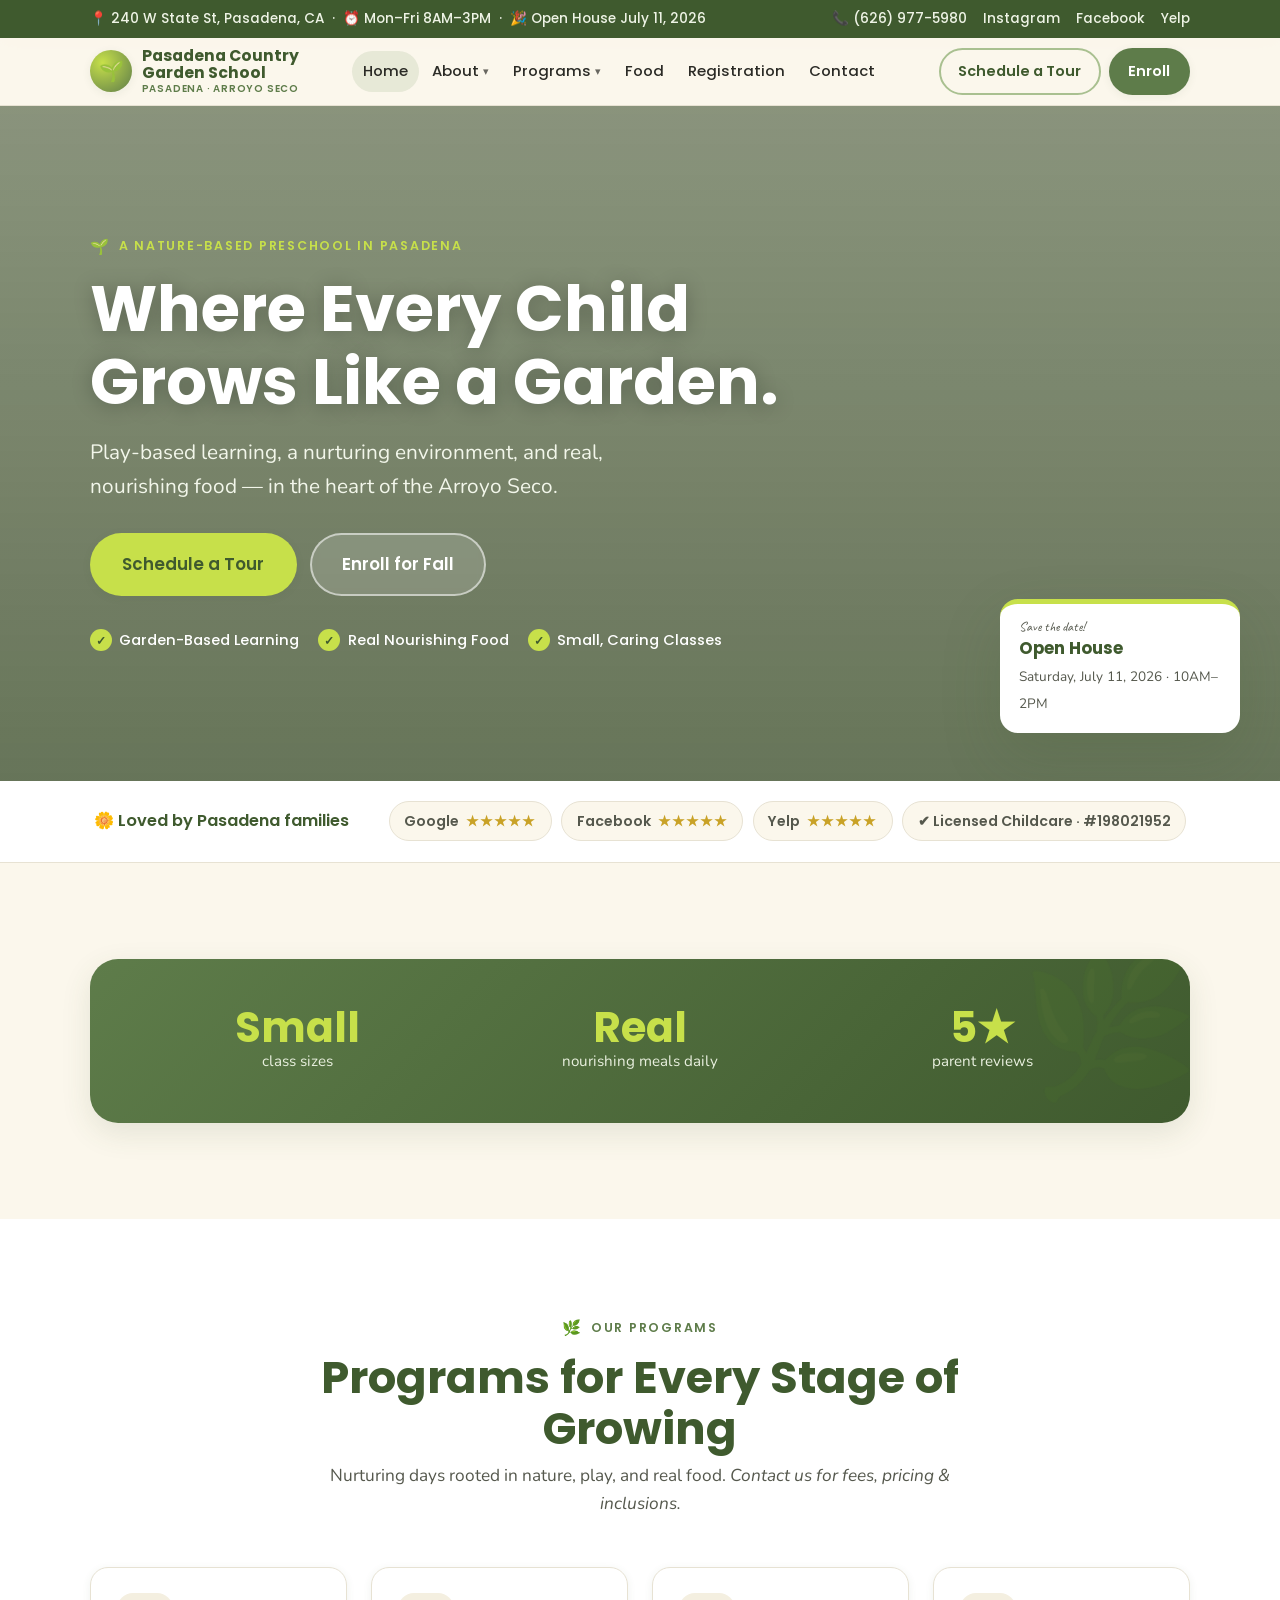
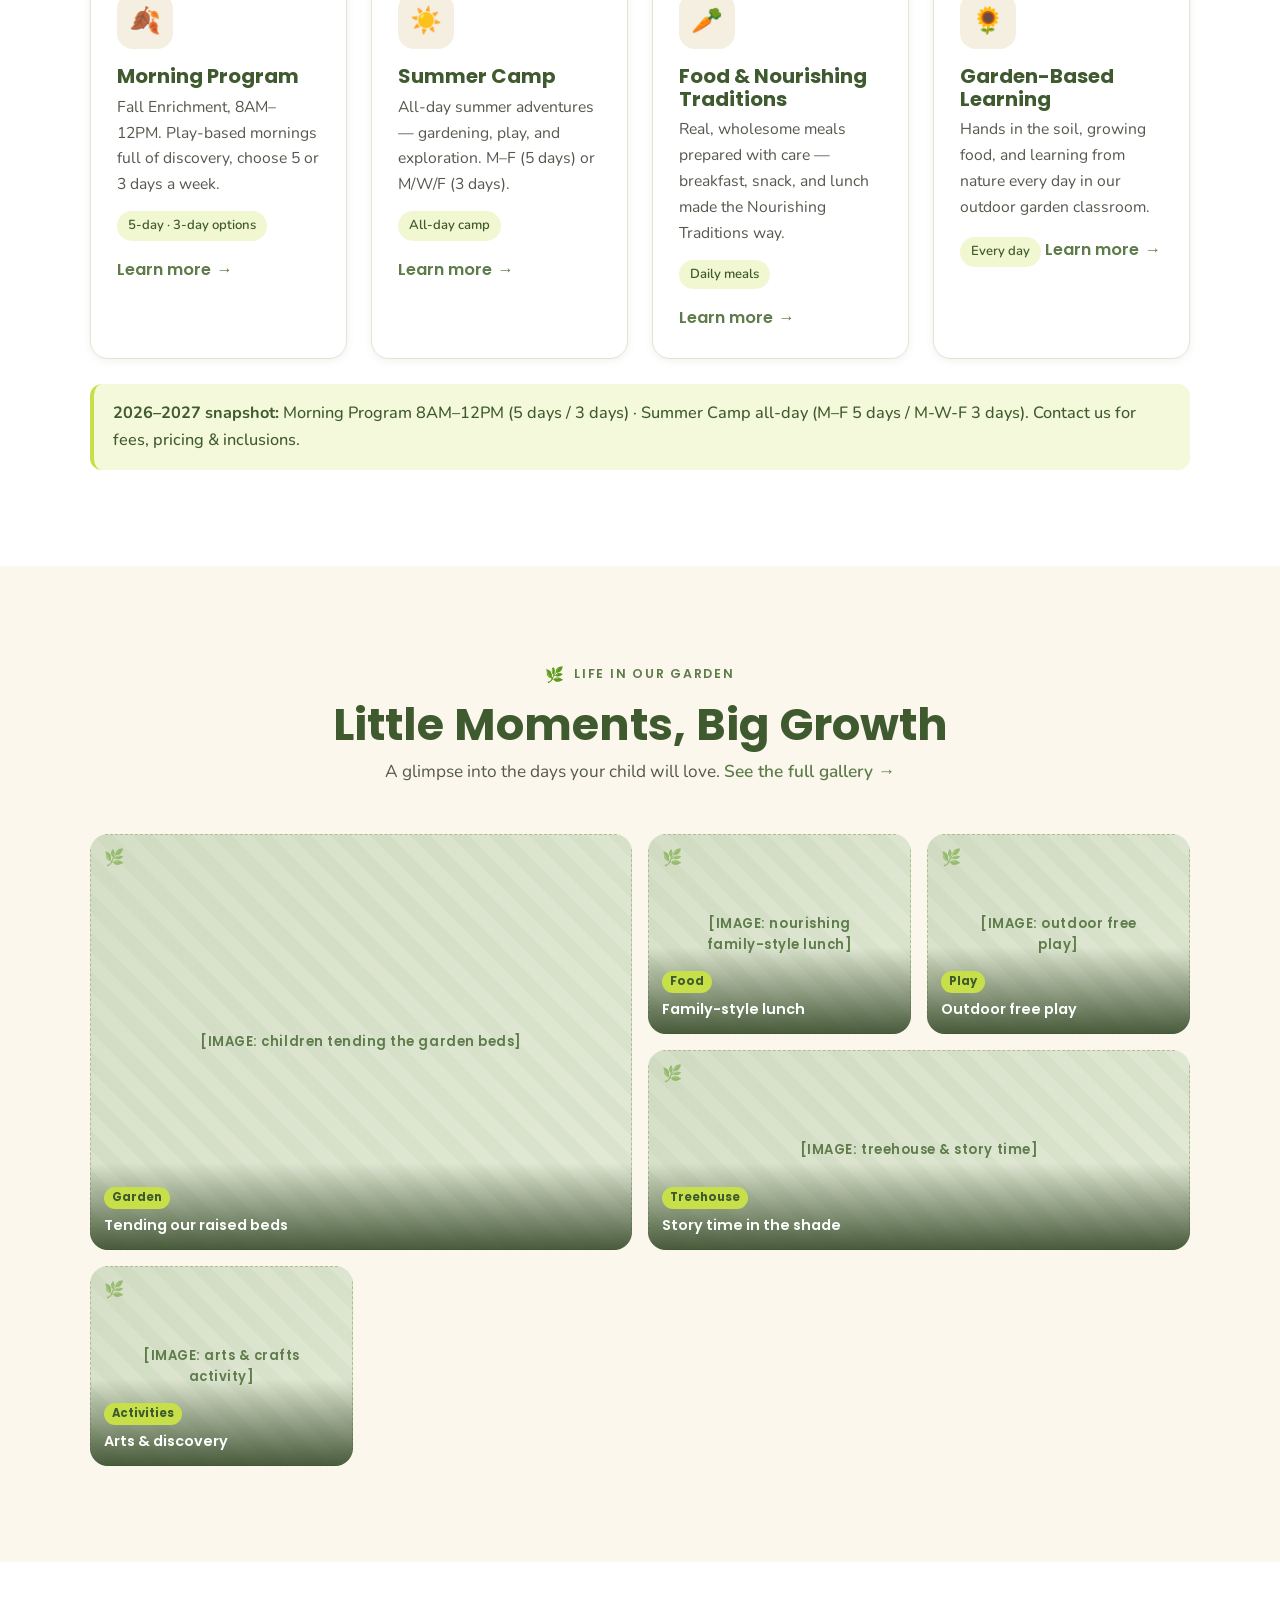
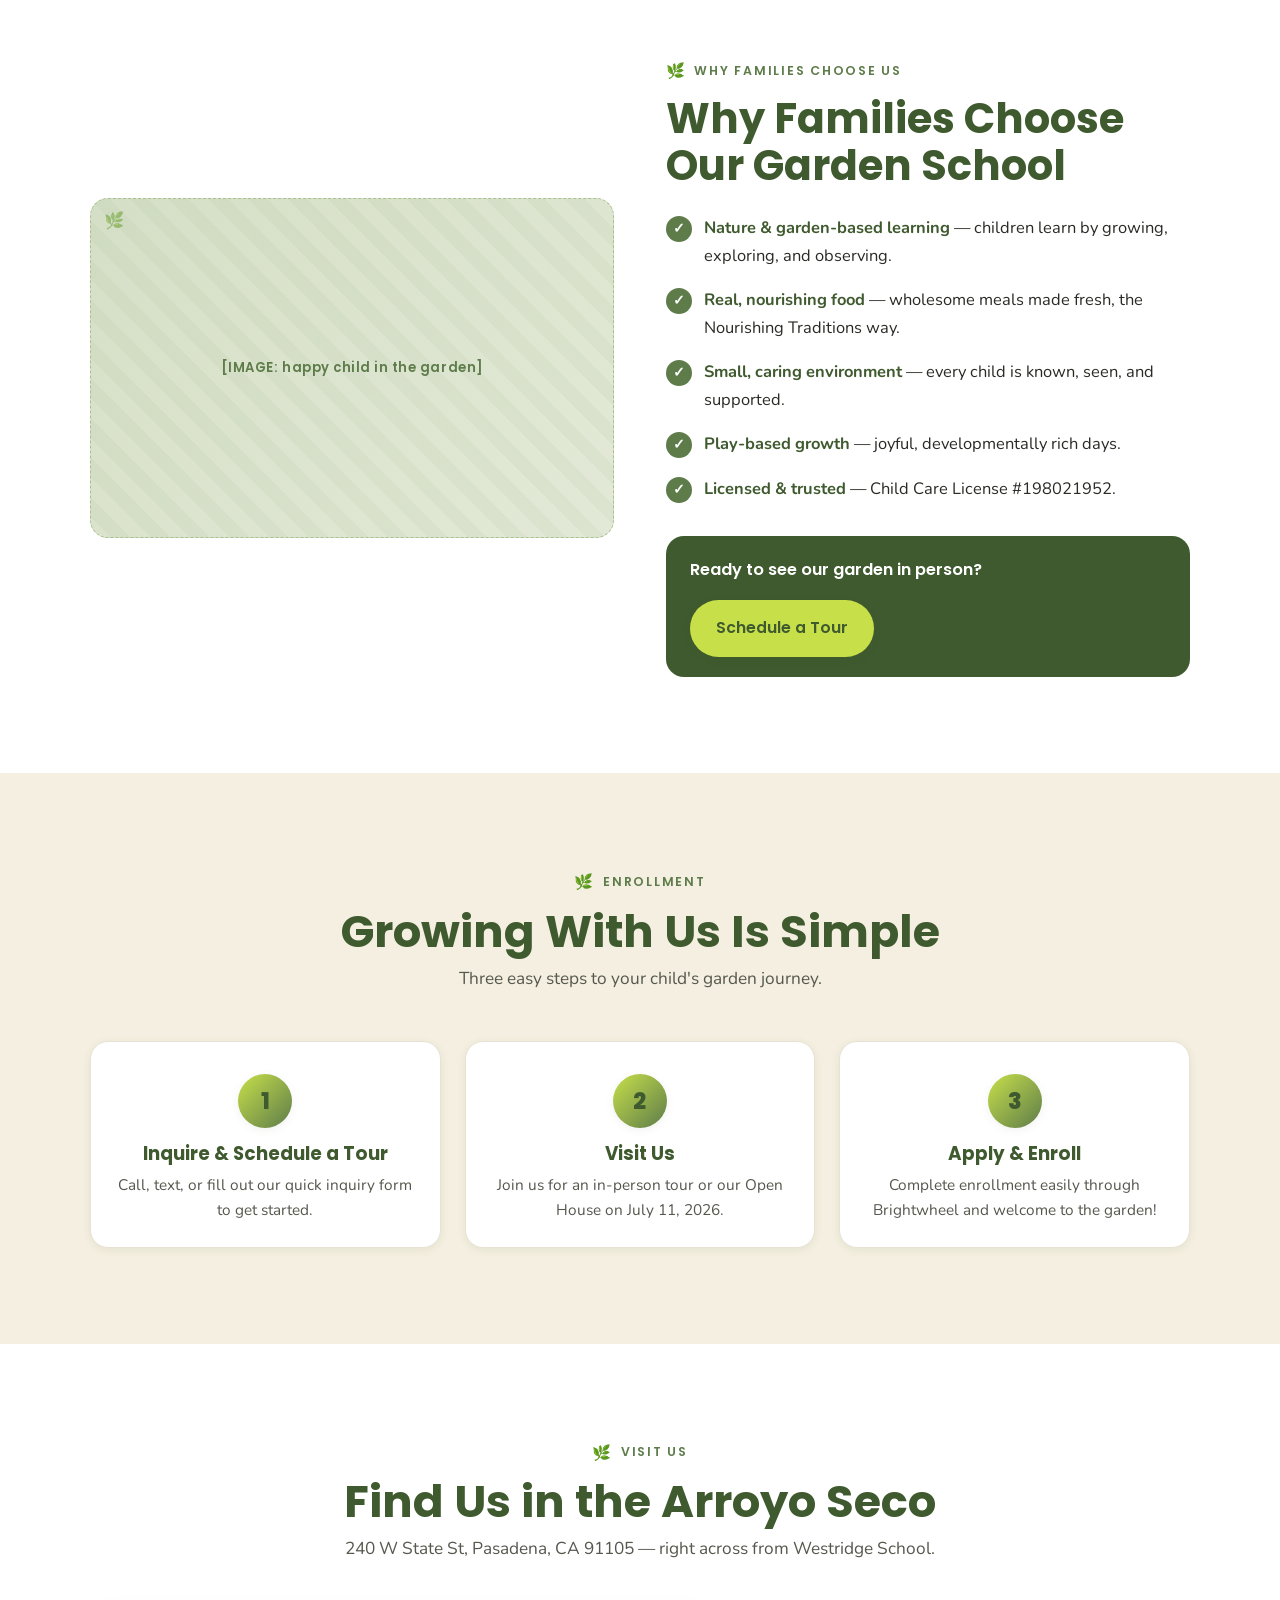
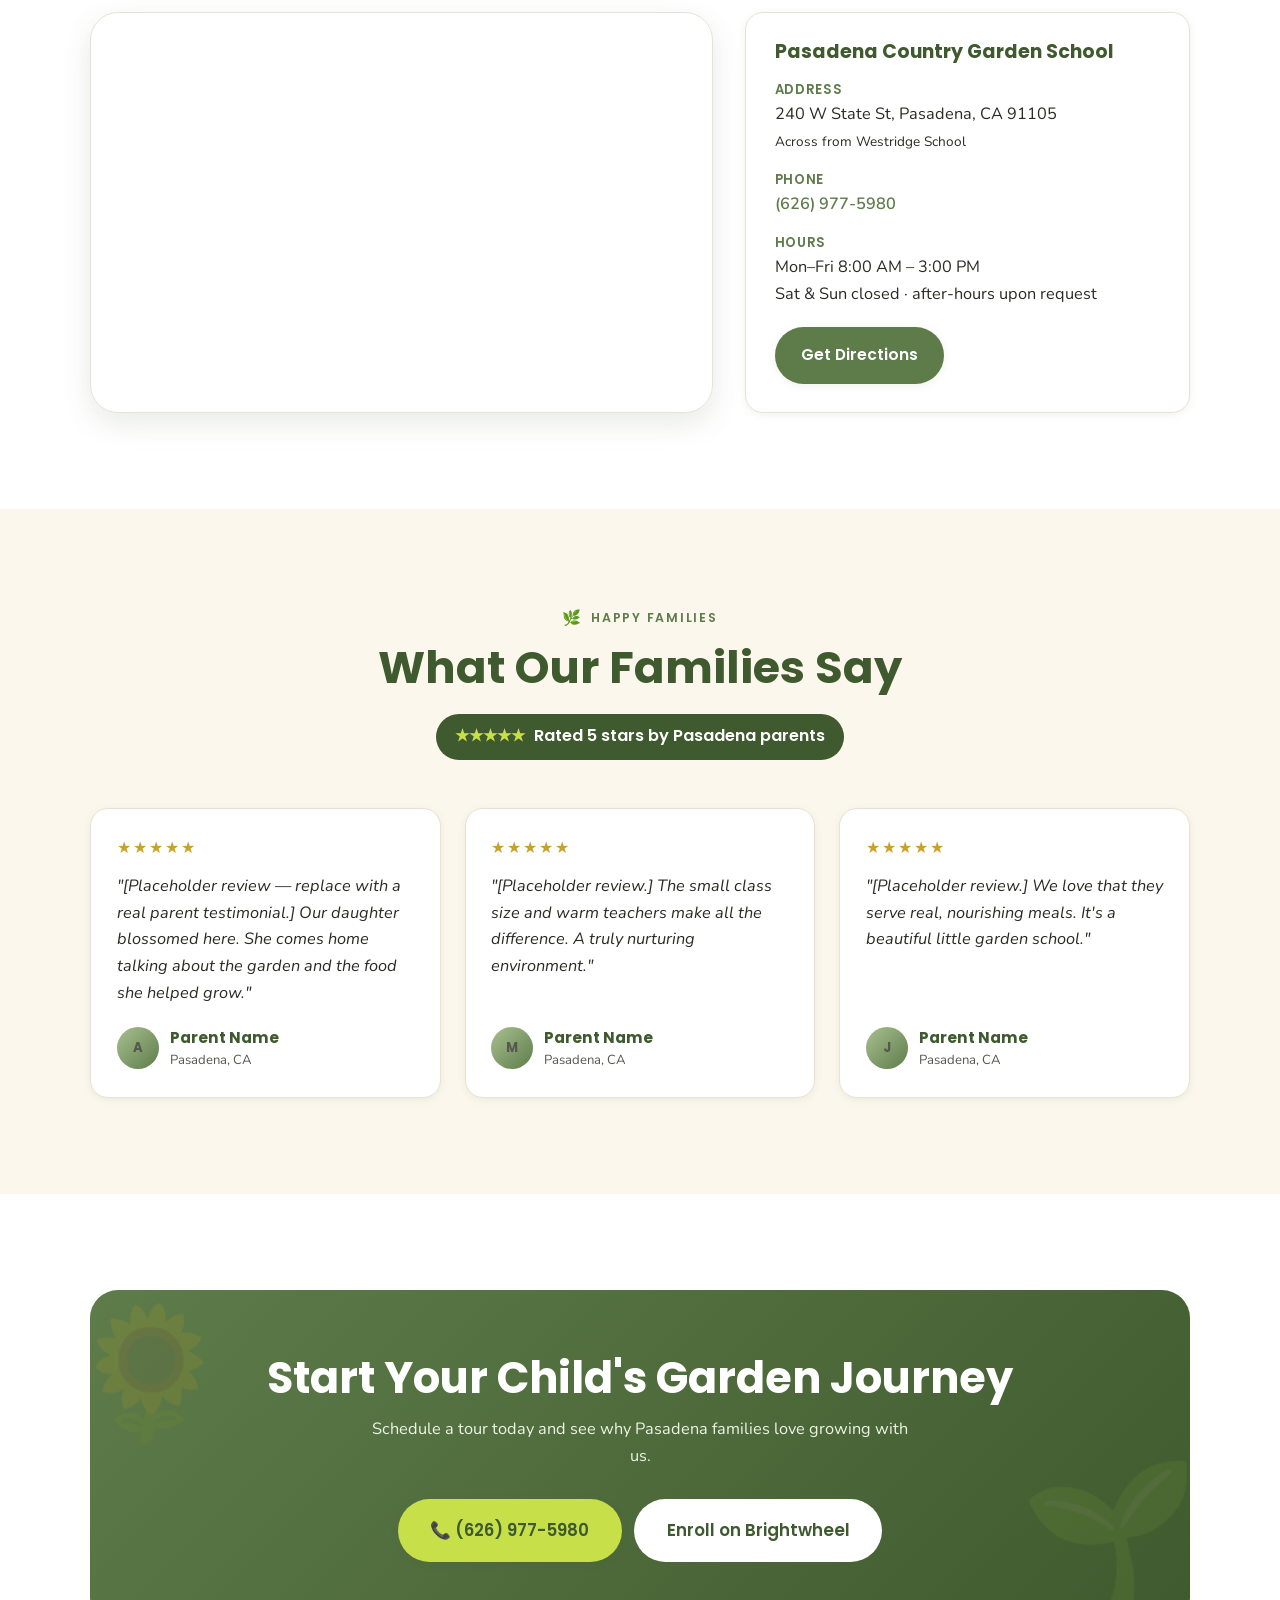
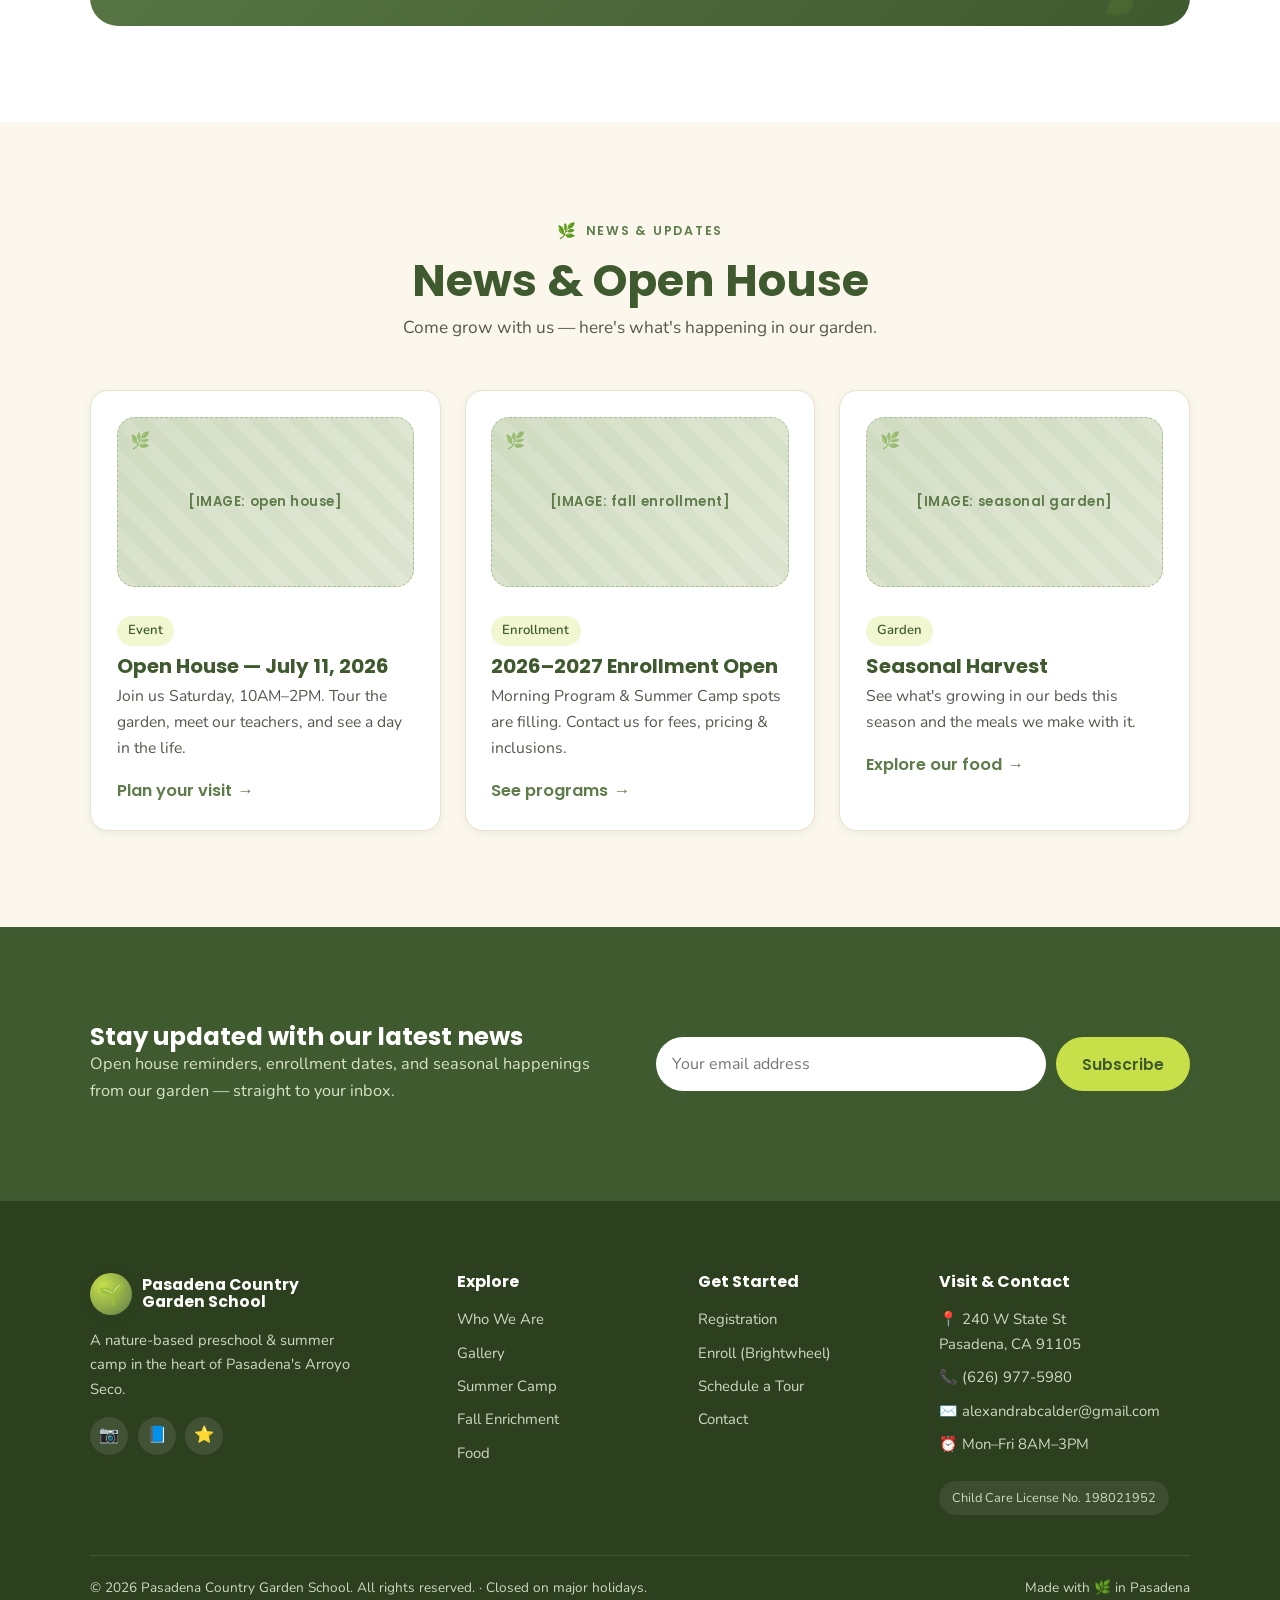
==== commit 2385d369: "Remove placeholder [X]+ yrs stat; rebalance stat band to 3 columns Co-Authored-By: Claude Opus 4.8 (" ====
--- a/index.html
+++ b/index.html
@@ -154,8 +154,7 @@
   <section class="section section--cream">
     <div class="container">
       <div class="statband reveal">
-        <div class="statband__grid">
-          <div class="stat"><b>[X]+ yrs</b><span>growing young minds</span></div>
+        <div class="statband__grid statband__grid--3">
           <div class="stat"><b>Small</b><span>class sizes</span></div>
           <div class="stat"><b>Real</b><span>nourishing meals daily</span></div>
           <div class="stat"><b>5★</b><span>parent reviews</span></div>
--- a/assets/css/styles.css
+++ b/assets/css/styles.css
@@ -235,6 +235,7 @@
 .statband { background: linear-gradient(135deg, var(--green), var(--green-deep)); color: #fff; border-radius: var(--radius-lg); padding: clamp(2rem, 5vw, 3rem); box-shadow: var(--shadow); position: relative; overflow: hidden; }
 .statband::after { content: "🌿"; position: absolute; right: -10px; bottom: -20px; font-size: 9rem; opacity: .08; }
 .statband__grid { display: grid; grid-template-columns: repeat(4, 1fr); gap: 1.5rem; position: relative; z-index: 1; }
+.statband__grid--3 { grid-template-columns: repeat(3, 1fr); }
 .stat { text-align: center; }
 .stat b { display: block; font-family: var(--font-head); font-size: clamp(1.8rem, 4vw, 2.6rem); color: var(--lime); line-height: 1; }
 .stat span { font-size: .95rem; color: #e9f0df; }
